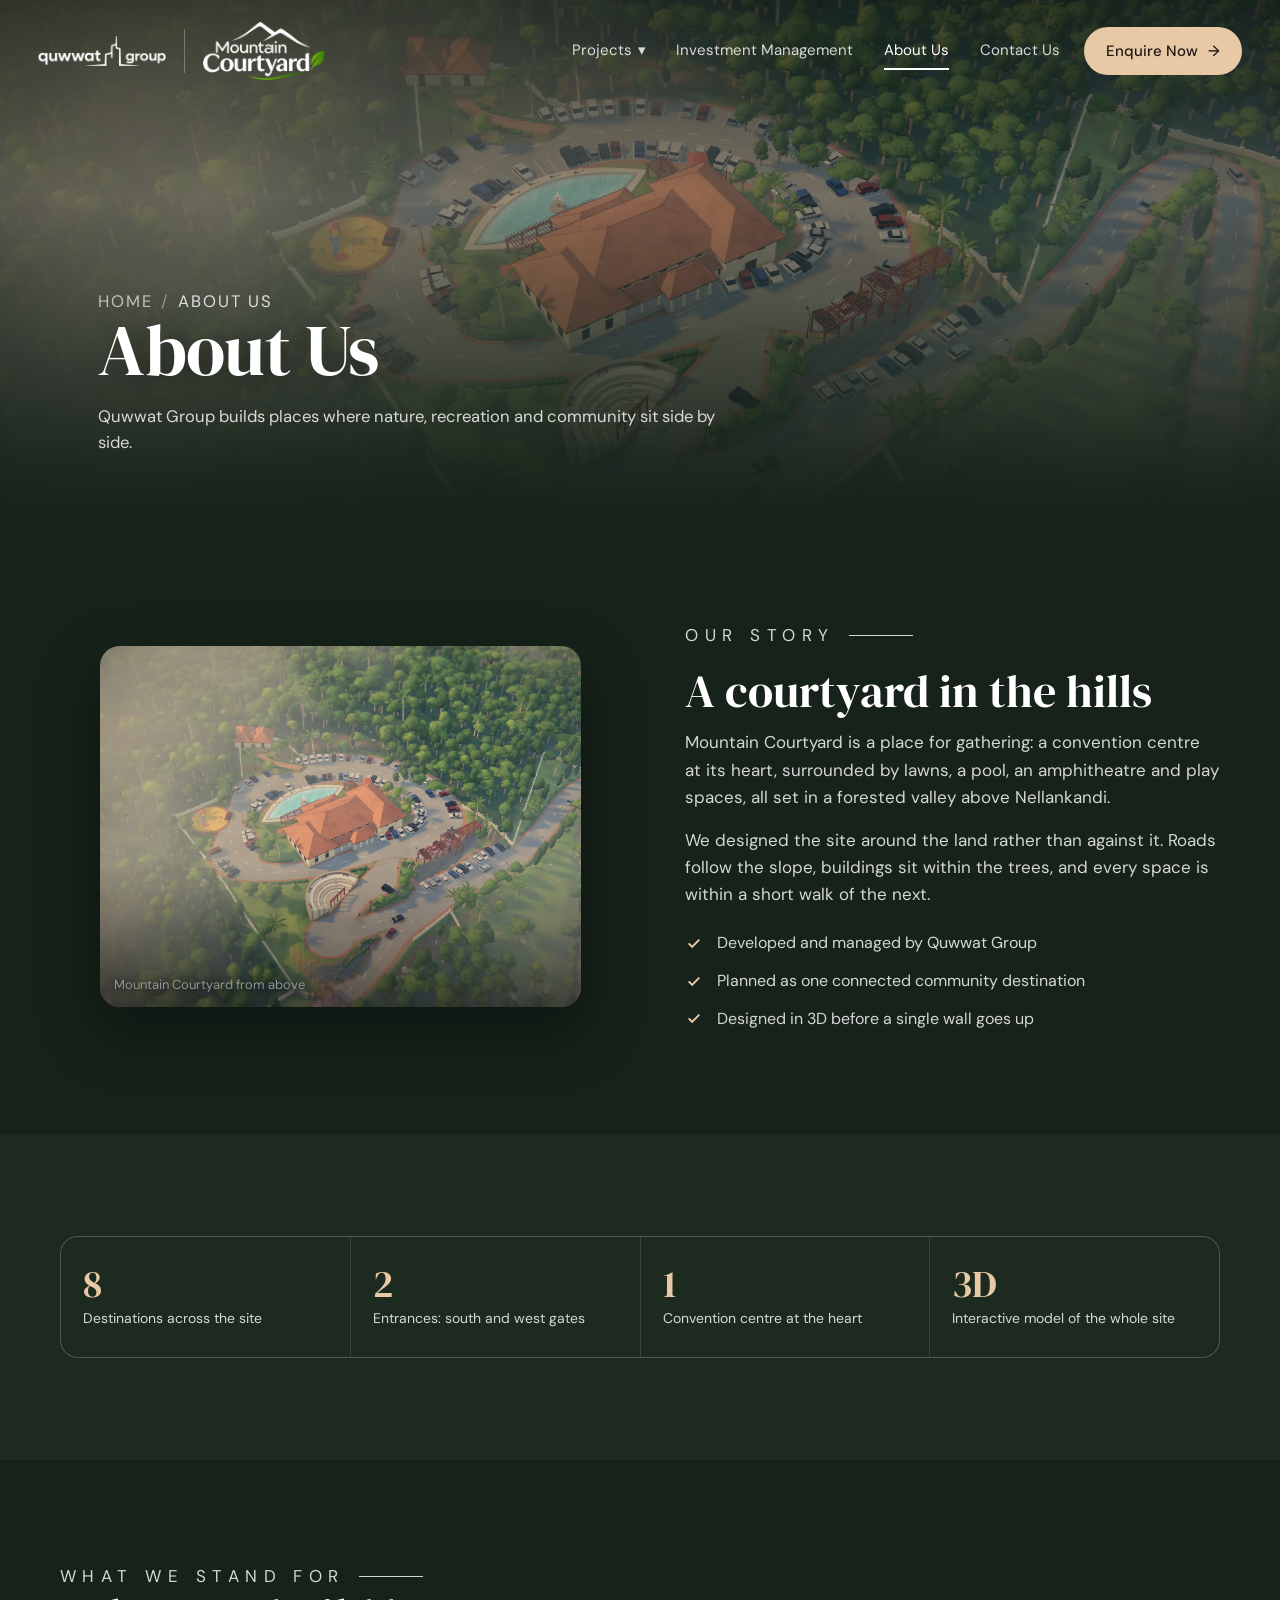
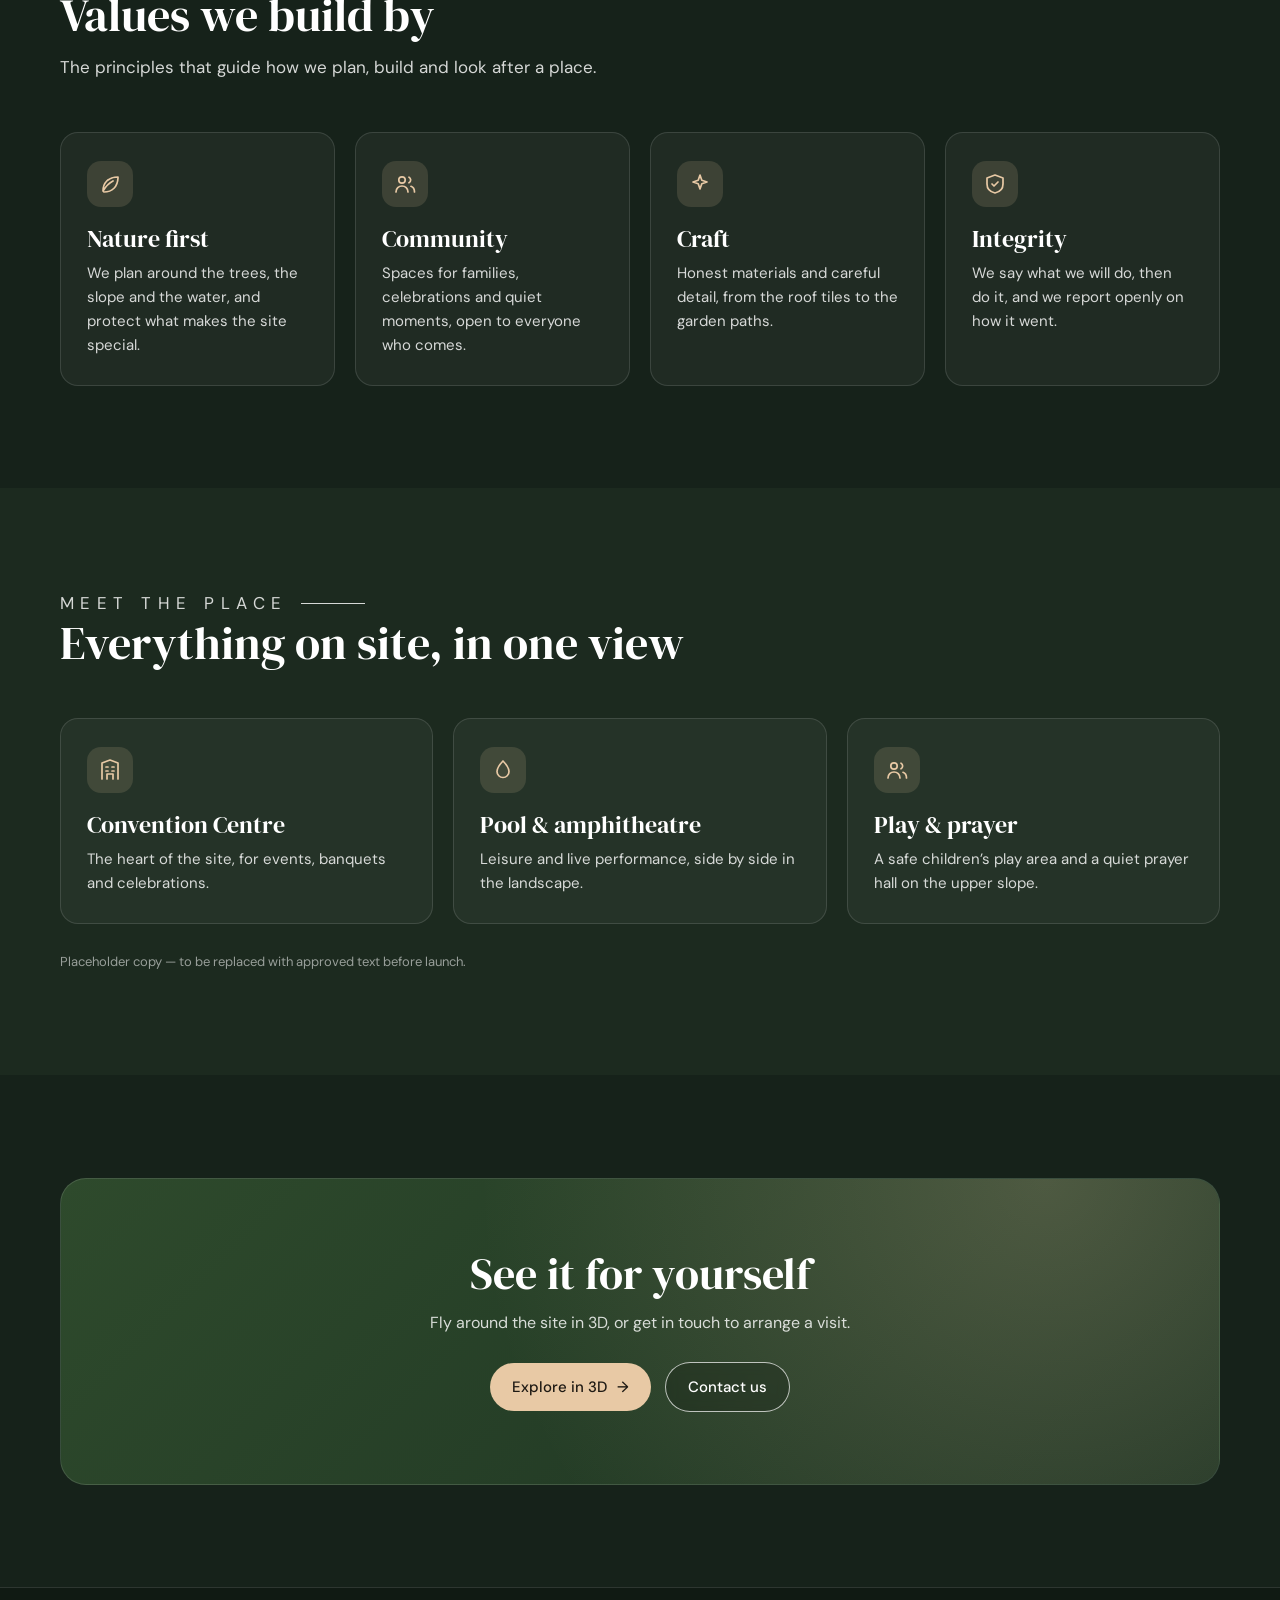
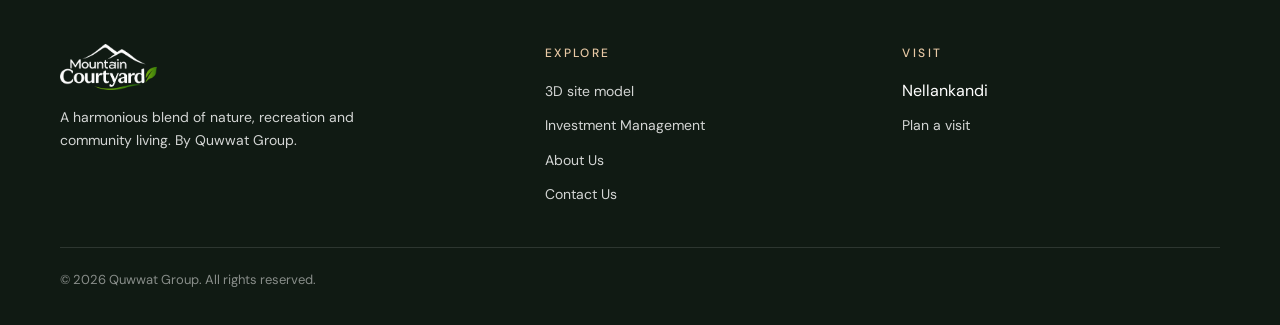
==== about.html @ 1d76ff9a "Add Investment, About and Contact pages; extend carousel; tidy hero - New pages: investment.html, ab" ====
<!doctype html>
<html lang="en">
<head>
  <meta charset="utf-8" />
  <meta name="viewport" content="width=device-width, initial-scale=1" />
  <title>About Us — Mountain Courtyard</title>
  <meta name="description" content="Quwwat Group develops Mountain Courtyard, a blend of nature, recreation and community living." />
  <link rel="preconnect" href="https://fonts.googleapis.com" />
  <link rel="preconnect" href="https://fonts.gstatic.com" crossorigin />
  <link rel="stylesheet" href="https://fonts.googleapis.com/css2?family=DM+Sans:wght@400;500;600&family=DM+Serif+Display&display=swap" />
  <link rel="stylesheet" href="./src/styles/hero.css" />
  <link rel="stylesheet" href="./src/styles/pages.css" />
  <script>document.documentElement.classList.add('js')</script>
</head>
<body>
  <a class="skip" href="#main">Skip to content</a>
  <header class="nav nav--page">
    <a class="nav__brand" href="index.html" aria-label="Quwwat Group — Mountain Courtyard">
      <img src="./public/assets/logos/quwwat_group_logo_white.webp" width="136" height="32" alt="Quwwat Group" class="nav__logo nav__logo--group" />
      <span class="nav__divider" aria-hidden="true"></span>
      <img src="./public/assets/logos/mountain_courtyard_logo_white.webp" width="135" height="64" alt="Mountain Courtyard" class="nav__logo nav__logo--project" />
    </a>
    <nav class="nav__links" id="nav-links" aria-label="Primary">
      <div class="nav__dropdown">
        <button class="nav__trigger" type="button" aria-expanded="false" aria-haspopup="true" aria-controls="nav-projects">Projects <span class="nav__caret" aria-hidden="true">▾</span></button>
        <ul class="nav__menu" id="nav-projects">
          <li><a href="index.html">Mountain Courtyard</a></li>
          <li><a href="">Goodhope Luxury Flates</a></li>
        </ul>
      </div>
      <a href="investment.html">Investment Management</a>
      <a href="about.html" class="is-active" aria-current="page">About Us</a>
      <a href="contact.html">Contact Us</a>
    </nav>
    <a href="contact.html" class="btn btn--sand nav__cta">Enquire Now <span aria-hidden="true">→</span></a>
    <button class="nav__toggle" type="button" aria-expanded="false" aria-controls="nav-links" aria-label="Open menu"><span></span><span></span><span></span></button>
  </header>

  <main id="main">
  <section class="banner">
    <img class="banner__img" src="./public/assets/images/hero-poster.webp" alt="" width="1920" height="1200" fetchpriority="high" />
    <div class="banner__inner">
      <p class="crumbs"><a href="index.html">Home</a><span aria-hidden="true">/</span>About Us</p>
      <h1>About Us</h1>
      <p>Quwwat Group builds places where nature, recreation and community sit side by side.</p>
    </div>
  </section>
  <section class="section"><div class="wrap">
    <div class="split">
      <figure class="split__media reveal"><img src="./public/assets/images/hero-poster.webp" alt="Aerial view of the convention centre, pool and amphitheatre in a forested valley" loading="lazy" /><figcaption>Mountain Courtyard from above</figcaption></figure>
      <div class="reveal">
        <p class="eyebrow">Our story</p>
        <h2>A courtyard in the hills</h2>
        <p>Mountain Courtyard is a place for gathering: a convention centre at its heart, surrounded by lawns, a pool, an amphitheatre and play spaces, all set in a forested valley above Nellankandi.</p>
        <p>We designed the site around the land rather than against it. Roads follow the slope, buildings sit within the trees, and every space is within a short walk of the next.</p>
        <ul class="ticks">
          <li>Developed and managed by Quwwat Group</li>
          <li>Planned as one connected community destination</li>
          <li>Designed in 3D before a single wall goes up</li>
        </ul>
      </div>
    </div>
  </div></section>
  <section class="section section--alt"><div class="wrap">
    <div class="stats reveal">
      <div><b>8</b><span>Destinations across the site</span></div>
      <div><b>2</b><span>Entrances: south and west gates</span></div>
      <div><b>1</b><span>Convention centre at the heart</span></div>
      <div><b>3D</b><span>Interactive model of the whole site</span></div>
    </div>
  </div></section>
  <section class="section"><div class="wrap">
    <div class="section__head reveal">
      <p class="eyebrow">What we stand for</p>
      <h2>Values we build by</h2>
      <p>The principles that guide how we plan, build and look after a place.</p>
    </div>
    <div class="grid grid--4">
      <article class="tile reveal"><span class="tile__icon" aria-hidden="true"><svg viewBox="0 0 24 24"><path d="M5 19c0-8 5-14 15-14 0 10-6 15-14 15M5 19c3-5 6-8 10-10"/></svg></span><h3>Nature first</h3><p>We plan around the trees, the slope and the water, and protect what makes the site special.</p></article>
      <article class="tile reveal"><span class="tile__icon" aria-hidden="true"><svg viewBox="0 0 24 24"><circle cx="9" cy="8" r="3.2"/><path d="M3 20c0-3.5 2.7-6 6-6s6 2.5 6 6M16 5.2a3.2 3.2 0 0 1 0 5.6M18 14.3c2 .7 3.5 2.6 3.5 5.7"/></svg></span><h3>Community</h3><p>Spaces for families, celebrations and quiet moments, open to everyone who comes.</p></article>
      <article class="tile reveal"><span class="tile__icon" aria-hidden="true"><svg viewBox="0 0 24 24"><path d="M12 3l1.8 5.2L19 10l-5.2 1.8L12 17l-1.8-5.2L5 10l5.2-1.8z"/></svg></span><h3>Craft</h3><p>Honest materials and careful detail, from the roof tiles to the garden paths.</p></article>
      <article class="tile reveal"><span class="tile__icon" aria-hidden="true"><svg viewBox="0 0 24 24"><path d="M12 3l8 3v6c0 5-3.5 8-8 9-4.5-1-8-4-8-9V6z"/><path d="m9 12 2 2 4-4"/></svg></span><h3>Integrity</h3><p>We say what we will do, then do it, and we report openly on how it went.</p></article>
    </div>
  </div></section>
  <section class="section section--alt"><div class="wrap">
    <div class="section__head reveal">
      <p class="eyebrow">Meet the place</p>
      <h2>Everything on site, in one view</h2>
      
    </div>
    <div class="grid grid--3">
      <article class="tile reveal"><span class="tile__icon" aria-hidden="true"><svg viewBox="0 0 24 24"><path d="M4 21V5l8-3 8 3v16M9 21v-5h6v5M8 9h2M14 9h2M8 13h2M14 13h2"/></svg></span><h3>Convention Centre</h3><p>The heart of the site, for events, banquets and celebrations.</p></article>
      <article class="tile reveal"><span class="tile__icon" aria-hidden="true"><svg viewBox="0 0 24 24"><path d="M12 3s6 6.2 6 10.5a6 6 0 0 1-12 0C6 9.2 12 3 12 3z"/></svg></span><h3>Pool &amp; amphitheatre</h3><p>Leisure and live performance, side by side in the landscape.</p></article>
      <article class="tile reveal"><span class="tile__icon" aria-hidden="true"><svg viewBox="0 0 24 24"><circle cx="9" cy="8" r="3.2"/><path d="M3 20c0-3.5 2.7-6 6-6s6 2.5 6 6M16 5.2a3.2 3.2 0 0 1 0 5.6M18 14.3c2 .7 3.5 2.6 3.5 5.7"/></svg></span><h3>Play &amp; prayer</h3><p>A safe children’s play area and a quiet prayer hall on the upper slope.</p></article>
    </div>
    <p class="note">Placeholder copy — to be replaced with approved text before launch.</p>
  </div></section>
  <section class="section"><div class="wrap"><div class="cta reveal">
    <h2>See it for yourself</h2>
    <p>Fly around the site in 3D, or get in touch to arrange a visit.</p>
    <a class="btn btn--sand" href="index.html">Explore in 3D <span aria-hidden="true">→</span></a>
    <a class="btn btn--ghost" href="contact.html">Contact us</a>
  </div></div></section>
  </main>
  <footer class="footer">
    <div class="footer__top">
      <div class="footer__brand">
        <img src="./public/assets/logos/mountain_courtyard_logo_white.webp" width="135" height="64" alt="Mountain Courtyard" />
        <p>A harmonious blend of nature, recreation and community living. By Quwwat Group.</p>
      </div>
      <div>
        <h4>Explore</h4>
        <ul>
          <li><a href="index.html">3D site model</a></li>
          <li><a href="investment.html">Investment Management</a></li>
          <li><a href="about.html">About Us</a></li>
          <li><a href="contact.html">Contact Us</a></li>
        </ul>
      </div>
      <div>
        <h4>Visit</h4>
        <ul>
          <li>Nellankandi</li>
          <li><a href="contact.html">Plan a visit</a></li>
        </ul>
      </div>
    </div>
    <p class="footer__bottom">© 2026 Quwwat Group. All rights reserved.</p>
  </footer>
  <script type="module" src="./src/pages/site.js"></script>
</body>
</html>
---- src/styles/hero.css ----
:root {
  --ink: #ffffff;
  --ink-soft: rgba(255, 255, 255, .82);
  --glass: rgba(14, 22, 16, .42);
  --glass-strong: rgba(14, 22, 16, .62);
  --line: rgba(255, 255, 255, .28);
  --sand: #e8c9a5;
  --sand-ink: #1f1a14;
  --font-ui: "DM Sans", system-ui, sans-serif;
  --font-display: "DM Serif Display", Georgia, serif;
  --gutter: clamp(16px, 3vw, 48px);
}
* { box-sizing: border-box; }
html, body { margin: 0; height: 100%; background: #1c2a1c; color: var(--ink); font-family: var(--font-ui); }
button { font: inherit; color: inherit; }

.hero { position: relative; height: 100vh; height: 100svh; min-height: 560px; overflow: hidden; isolation: isolate; }
.hero__stage { position: absolute; inset: 0; z-index: 0; }
.hero__stage canvas { display: block; width: 100%; height: 100%; touch-action: none; }
.hero__stage .labels { position: absolute; inset: 0; pointer-events: none; }
.hero__vignette { position: absolute; inset: 0; z-index: 1; pointer-events: none;
  background:
    linear-gradient(90deg, rgba(8, 14, 9, .55) 0%, rgba(8, 14, 9, .18) 32%, transparent 55%),
    linear-gradient(180deg, rgba(8, 14, 9, .45) 0%, transparent 18%, transparent 80%, rgba(8, 14, 9, .35) 100%); }

/* ---------- nav ---------- */
.nav { position: absolute; z-index: 3; top: 0; left: 0; right: 0; display: flex; align-items: center; gap: 24px;
  padding: 22px var(--gutter); }
.nav__brand { display: flex; align-items: center; gap: 18px; text-decoration: none; }
.nav__logo--group { height: 30px; width: auto; }
.nav__logo--project { height: 58px; width: auto; }
.nav__divider { width: 1px; height: 44px; background: var(--line); }
.nav__links { display: flex; gap: clamp(16px, 2.4vw, 40px); margin-left: auto; }
.nav__links a { color: var(--ink-soft); text-decoration: none; font-size: 15px; padding: 6px 0; border-bottom: 2px solid transparent; }
.nav__links a:hover, .nav__links a.is-active { color: var(--ink); border-color: var(--ink); }

.btn { white-space: nowrap; display: inline-flex; align-items: center; gap: 10px; border-radius: 999px; padding: 12px 22px; font-weight: 500;
  font-size: 15px; text-decoration: none; cursor: pointer; border: 0; transition: transform .2s, background .2s; }
.btn:hover { transform: translateY(-1px); }
.btn--sand { background: var(--sand); color: var(--sand-ink); }
.btn--ghost { background: rgba(0, 0, 0, .18); border: 1.5px solid rgba(255, 255, 255, .7); color: var(--ink); backdrop-filter: blur(6px); }
.btn__play { display: grid; place-items: center; width: 30px; height: 30px; border-radius: 50%; background: var(--sand); color: var(--sand-ink); font-size: 11px; }

/* ---------- hero copy ---------- */
.hero__copy { position: absolute; z-index: 2; left: var(--gutter); bottom: 34px; max-width: 460px; pointer-events: none; }
.hero__copy > * { pointer-events: auto; }
.eyebrow { display: flex; align-items: center; gap: 14px; margin: 0 0 18px; font-size: 13px; letter-spacing: .38em; text-transform: uppercase; color: var(--ink-soft); }
.eyebrow::after { content: ""; width: 64px; height: 1px; background: var(--ink-soft); }
.hero__title { margin: 0; font: 400 clamp(44px, 5.4vw, 86px)/.92 var(--font-display); letter-spacing: -.01em; text-shadow: 0 2px 24px rgba(0, 0, 0, .35); }
.hero__logo { display: block; width: auto; height: clamp(84px, 8.4vw, 140px); filter: drop-shadow(0 2px 18px rgba(0, 0, 0, .35)); }
.leaf { display: inline-block; width: .42em; height: .3em; margin-left: .06em; border-radius: 0 100% 0 100%; background: linear-gradient(135deg, #8cc63f, #3f8a1e); transform: rotate(-28deg) translateY(-.05em); }
.hero__lead { margin: 20px 0 0; font-size: clamp(16px, 1.25vw, 20px); line-height: 1.45; color: var(--ink-soft); text-shadow: 0 1px 12px rgba(0, 0, 0, .4); }

/* ---------- view switcher ---------- */
.views { position: absolute; z-index: 2; left: var(--gutter); bottom: 34px; display: flex; gap: 4px; padding: 6px;
  border-radius: 999px; background: var(--glass); border: 1px solid var(--line); backdrop-filter: blur(10px); }
.views__tab { white-space: nowrap; border: 0; background: transparent; padding: 10px 20px; border-radius: 999px; cursor: pointer; color: var(--ink-soft); font-size: 14px; }
.views__tab.is-active { background: var(--sand); color: var(--sand-ink); }

/* ---------- map controls ---------- */
.map-controls { position: absolute; z-index: 2; right: var(--gutter); top: 50%; transform: translateY(-50%); display: flex; flex-direction: column; align-items: center; gap: 12px; }
.compass { position: relative; width: 62px; height: 62px; border-radius: 50%; background: var(--glass-strong); border: 1.5px solid var(--line); margin-bottom: 18px; }
.compass span { position: absolute; top: 6px; left: 50%; transform: translateX(-50%); font-size: 11px; font-weight: 600; }
.compass i { position: absolute; left: 50%; top: 50%; width: 0; height: 0; border-left: 6px solid transparent; border-right: 6px solid transparent;
  border-bottom: 20px solid #e2463a; transform: translate(-50%, -78%); transform-origin: 50% 78%; }
.ctl-group { display: flex; flex-direction: column; border-radius: 14px; overflow: hidden; background: var(--glass-strong); border: 1px solid var(--line); }
.ctl { width: 48px; height: 48px; border: 0; border-radius: 14px; background: var(--glass-strong); cursor: pointer; font-size: 20px; display: grid; place-items: center; }
.ctl-group .ctl { border-radius: 0; background: transparent; }
.ctl:hover { background: rgba(255, 255, 255, .16); }

/* ---------- camera preset thumbnails ---------- */
.shots { position: absolute; z-index: 2; right: var(--gutter); bottom: 34px; display: flex; align-items: center; gap: 10px; padding: 14px;
  border-radius: 18px; background: var(--glass); border: 1px solid var(--line); backdrop-filter: blur(10px); }
/* nine shots, three in view: the strip scrolls (arrows, swipe or wheel) and snaps to a thumbnail */
.shots__track { display: flex; gap: 12px; max-width: calc(3 * 168px + 2 * 12px); overflow-x: auto; scroll-snap-type: x mandatory; scrollbar-width: none; padding: 2px; margin: -2px; }
.shots__track::-webkit-scrollbar { display: none; }
.shot { flex: none; scroll-snap-align: start; }
.shot { position: relative; width: 168px; height: 108px; border-radius: 10px; border: 2px solid transparent; cursor: pointer; overflow: hidden;
  background: linear-gradient(160deg, #6f9a4a, #2f4d24) center/cover; }
.shot.is-active { border-color: #fff; }
.shot span { position: absolute; left: 10px; bottom: 8px; font-size: 13px; text-shadow: 0 1px 6px rgba(0, 0, 0, .7); }
.shots__arrow { width: 34px; height: 34px; border-radius: 50%; border: 1px solid var(--line); background: rgba(0, 0, 0, .25); cursor: pointer; font-size: 18px; }

/* ---------- loader / poster ---------- */
/* The poster (a still of the 3D scene) sits where the canvas will be, under the vignette, nav and hero copy,
   so the page looks complete from the first paint. It fades out when the 3D scene is ready and stays put
   (.is-static) when 3D is unavailable or data saver is on. */
.loader { position: absolute; z-index: 0; inset: 0; background: radial-gradient(circle at 50% 45%, #2c4a2a, #121c13);
  transition: opacity .9s ease, visibility .9s; }
.loader.is-done { opacity: 0; visibility: hidden; }
.loader__poster img { position: absolute; inset: 0; width: 100%; height: 100%; object-fit: cover; }
/* The loading note sits where the preset thumbnails appear later (bottom right), clear of the hero copy. */
.loader__status { position: absolute; right: var(--gutter); bottom: 34px; display: grid; justify-items: center; gap: 12px;
  padding: 14px 22px; border-radius: 16px; background: var(--glass-strong); backdrop-filter: blur(8px); }
.loader__bar { width: 220px; height: 3px; border-radius: 3px; background: rgba(255, 255, 255, .15); overflow: hidden; }
.loader__bar i { display: block; height: 100%; width: 0; background: var(--sand); transition: width .2s; }
.loader p { margin: 0; font-size: 13px; letter-spacing: .12em; color: var(--ink-soft); text-align: center; }
.loader__action { border: 0; cursor: pointer; padding: 9px 18px; font-size: 14px; }
/* 3D controls only make sense once the scene is running */
.hero.is-loading .shots, .hero.is-loading .map-controls, .hero.is-static .shots, .hero.is-static .map-controls { visibility: hidden; }
.hero.is-static .loader__bar { display: none; }
.hero.view-2d .loader { display: none; }

/* ---------- responsive ---------- */
@media (max-width: 1100px) {
  .nav__links { display: none; }
  .nav .btn--sand { margin-left: auto; }
  .shot { width: 128px; height: 84px; }
  .shots__track { max-width: calc(3 * 128px + 2 * 12px); }
}
@media (max-width: 760px) {
  .nav { padding-top: 14px; gap: 12px; }
  .nav__logo--group { height: 20px; } .nav__logo--project { height: 38px; } .nav__divider { height: 28px; }
  .nav .btn--sand { padding: 9px 14px; font-size: 13px; }
  .hero__copy { bottom: 28px; right: var(--gutter); }
  .hero__logo { height: 50px; }
  .eyebrow { margin-bottom: 12px; }
  .hero__lead { margin-top: 12px; }
  .hero__lead br { display: none; }
  .map-controls { top: 96px; transform: none; gap: 8px; }
  .compass { width: 46px; height: 46px; margin-bottom: 6px; }
  .ctl { width: 40px; height: 40px; font-size: 17px; }
  .shots { display: none; }
  .views { left: 50%; transform: translateX(-50%); bottom: 18px; }
  .views__tab { padding: 9px 14px; font-size: 13px; }
}
@media (prefers-reduced-motion: reduce) { * { transition: none !important; } }

/* ---------- controls feedback ---------- */
.hero__stage canvas:focus-visible { outline: 2px solid var(--sand); outline-offset: -4px; }
.zoom-hint { position: absolute; left: 50%; top: 50%; transform: translate(-50%, -50%); z-index: 2; padding: 10px 18px; border-radius: 999px;
  background: rgba(10, 16, 11, .72); font-size: 14px; pointer-events: none; opacity: 0; transition: opacity .3s; }
.zoom-hint.is-visible { opacity: 1; }
.intro-skip { position: absolute; right: var(--gutter); bottom: 150px; z-index: 3; padding: 9px 18px; border: 1px solid var(--line);
  border-radius: 999px; background: var(--glass-strong); color: var(--ink); font: 500 13px var(--font-ui); letter-spacing: .08em; cursor: pointer;
  opacity: 0; visibility: hidden; transition: opacity .4s, visibility .4s; }
.intro-skip.is-visible { opacity: 1; visibility: visible; }
/* Phones: the hero copy fills the bottom of the screen, so both go under the header instead */
@media (max-width: 760px) {
  .loader__status { right: auto; bottom: auto; left: 50%; top: 104px; transform: translateX(-50%); width: max-content; max-width: calc(100% - 2 * var(--gutter)); }
  .intro-skip { right: auto; bottom: auto; left: 50%; top: 104px; transform: translateX(-50%); }
}
.compass { cursor: pointer; }
.compass i { transition: none; }
.hero:fullscreen .nav, .hero:fullscreen .hero__copy { opacity: .0; pointer-events: none; }

/* ---------- hotspot labels (CSS2D) ---------- */
.labels { z-index: 1; }
.labels--off .pin { visibility: hidden; }
.pin { display: flex; flex-direction: column; align-items: center; padding: 0; border: 0; background: none; cursor: pointer;
  pointer-events: auto; transition: opacity .25s; color: var(--ink); font: 500 13px/1 var(--font-ui); }
.pin.is-hidden { pointer-events: none; }
.pin__label { padding: 8px 13px; border-radius: 999px; background: rgba(14, 22, 16, .7); border: 1px solid rgba(255, 255, 255, .35);
  backdrop-filter: blur(8px); white-space: nowrap; box-shadow: 0 4px 16px rgba(0, 0, 0, .25); transition: background .2s, color .2s, transform .2s; }
.pin__stem { width: 1.5px; height: 26px; background: linear-gradient(rgba(255, 255, 255, .8), rgba(255, 255, 255, .2)); }
.pin__dot { width: 10px; height: 10px; border-radius: 50%; background: var(--sand); box-shadow: 0 0 0 4px rgba(232, 201, 165, .35); animation: pin-pulse 2.4s ease-in-out infinite; }
.pin:hover .pin__label, .pin:focus-visible .pin__label { background: var(--sand); color: var(--sand-ink); transform: translateY(-2px); }
.pin:focus-visible { outline: none; }
.pin:focus-visible .pin__label { outline: 2px solid #fff; outline-offset: 2px; }
@keyframes pin-pulse { 50% { box-shadow: 0 0 0 9px rgba(232, 201, 165, 0); } }

/* ---------- detail card ---------- */
.card { position: relative; width: 320px; border-radius: 16px; overflow: hidden; pointer-events: auto;
  background: rgba(250, 246, 240, .97); color: #1f2a20; box-shadow: 0 18px 50px rgba(0, 0, 0, .35);
  opacity: 0; transition: opacity .25s ease; font-family: var(--font-ui); }
.card.is-open { opacity: 1; }
.card::after { content: ""; position: absolute; left: -7px; top: 50%; width: 14px; height: 14px; background: inherit; transform: translateY(-50%) rotate(45deg); }
.card { overflow: visible; } .card__img { border-radius: 16px 16px 0 0; }
.card__img { display: block; width: 100%; height: 150px; object-fit: cover; }
.card__body { padding: 18px 20px 20px; }
.card__eyebrow { margin: 0 0 6px; font-size: 11px; letter-spacing: .22em; text-transform: uppercase; color: #7a6a52; }
.card__title { margin: 0 0 8px; font: 400 26px/1.1 var(--font-display); }
.card__text { margin: 0 0 12px; font-size: 14px; line-height: 1.5; color: #3d4a3e; }
.card__tags { display: flex; flex-wrap: wrap; gap: 6px; margin: 0 0 16px; padding: 0; list-style: none; }
.card__tags li { padding: 4px 10px; border-radius: 999px; background: #e9efe3; color: #35502c; font-size: 12px; }
.card__actions { display: flex; gap: 8px; }
.btn--sm { padding: 9px 16px; font-size: 14px; }
.card__close { position: absolute; top: 10px; right: 10px; width: 30px; height: 30px; border: 0; border-radius: 50%;
  background: rgba(0, 0, 0, .07); color: #1f2a20; font-size: 20px; line-height: 1; cursor: pointer; }
.card__close:hover { background: rgba(0, 0, 0, .14); }
.card:focus { outline: none; }

/* mobile: bottom sheet */
.card--sheet { position: absolute; z-index: 4; left: 12px; right: 12px; bottom: 12px; width: auto; margin: 0; transform: translateY(16px);
  transition: opacity .25s ease, transform .25s ease; }
.card--sheet.is-open { transform: none; }
.card--sheet::after { display: none; }
@media (max-width: 760px) { .pin__label { padding: 6px 10px; font-size: 12px; } .pin__stem { height: 16px; } }
.hero__copy, .views { transition: opacity .3s ease; }
@media (max-width: 760px) { .hero.has-selection .hero__copy, .hero.has-selection .views { opacity: 0; pointer-events: none; } }

/* ===================== Phase 7 polish ===================== */
.views__tab { display: inline-flex; align-items: center; gap: 8px; }
.views__tab svg { width: 18px; height: 18px; fill: currentColor; flex: none; }
.views__tab:focus-visible, .shot:focus-visible, .ctl:focus-visible, .btn:focus-visible, .compass:focus-visible { outline: 2px solid #fff; outline-offset: 2px; }
.shot { background-size: cover; background-position: center; transition: border-color .2s, transform .2s; }
.shot:hover { transform: translateY(-2px); }
.shot::after { content: ""; position: absolute; inset: 0; background: linear-gradient(transparent 55%, rgba(0, 0, 0, .55)); }
.shot span { z-index: 1; }

/* mobile menu */
.nav__toggle { display: none; width: 42px; height: 42px; border: 1px solid var(--line); border-radius: 50%; background: var(--glass-strong);
  cursor: pointer; flex-direction: column; justify-content: center; align-items: center; gap: 4px; }
.nav__toggle span { width: 16px; height: 1.5px; background: #fff; transition: transform .25s, opacity .25s; }
.nav.is-open .nav__toggle span:nth-child(1) { transform: translateY(5.5px) rotate(45deg); }
.nav.is-open .nav__toggle span:nth-child(2) { opacity: 0; }
.nav.is-open .nav__toggle span:nth-child(3) { transform: translateY(-5.5px) rotate(-45deg); }
@media (max-width: 1100px) {
  .nav__toggle { display: inline-flex; }
  .nav .nav__cta { margin-left: auto; }
  .nav__links { position: absolute; top: 100%; right: var(--gutter); left: auto; display: flex; flex-direction: column; gap: 2px; min-width: 220px;
    padding: 10px; border-radius: 16px; background: rgba(14, 22, 16, .9); border: 1px solid var(--line); backdrop-filter: blur(12px);
    opacity: 0; visibility: hidden; transform: translateY(-6px); transition: opacity .2s, transform .2s, visibility .2s; }
  .nav__links a { padding: 10px 12px; border: 0; border-radius: 10px; }
  .nav__links a:hover, .nav__links a.is-active { background: rgba(255, 255, 255, .1); }
  .nav.is-open .nav__links { opacity: 1; visibility: visible; transform: none; }
}

/* project dropdown */
.nav__dropdown { position: relative; }
.nav__trigger { display: inline-flex; align-items: center; gap: 6px; background: none; border: 0; border-bottom: 2px solid transparent;
  color: var(--ink-soft); font-size: 15px; padding: 6px 0; cursor: pointer; }
.nav__trigger:hover, .nav__dropdown.is-open .nav__trigger { color: var(--ink); border-color: var(--ink); }
.nav__caret { display: inline-block; transition: transform .2s; }
.nav__dropdown.is-open .nav__caret { transform: rotate(180deg); }
.nav__menu { list-style: none; margin: 10px 0 0; padding: 8px; min-width: 180px; position: absolute; top: 100%; left: 0;
  border-radius: 14px; background: rgba(14, 22, 16, .9); border: 1px solid var(--line); backdrop-filter: blur(12px);
  opacity: 0; visibility: hidden; transform: translateY(-6px); transition: opacity .2s, transform .2s, visibility .2s; }
.nav__menu::before { content: ""; position: absolute; left: 0; right: 0; top: -12px; height: 12px; } /* keeps hover alive across the gap */
.nav__dropdown.is-open .nav__menu { opacity: 1; visibility: visible; transform: none; }
.nav__links .nav__menu a { display: block; padding: 10px 14px; border: 0; border-radius: 10px; white-space: nowrap; }
.nav__links .nav__menu a:hover { background: rgba(255, 255, 255, .1); border: 0; }
@media (min-width: 1101px) and (hover: hover) {
  .nav__dropdown:hover .nav__trigger { color: var(--ink); border-color: var(--ink); }
  .nav__dropdown:hover .nav__caret { transform: rotate(180deg); }
  .nav__dropdown:hover .nav__menu { opacity: 1; visibility: visible; transform: none; }
}
@media (max-width: 1100px) {
  /* inside the mobile menu the submenu expands in place */
  .nav__trigger { width: 100%; justify-content: space-between; padding: 10px 12px; border: 0; border-radius: 10px; }
  .nav__trigger:hover, .nav__dropdown.is-open .nav__trigger { background: rgba(255, 255, 255, .1); }
  .nav__menu { display: none; position: static; margin: 2px 0 0; padding: 0 0 0 12px; min-width: 0; border: 0; border-radius: 0;
    background: none; backdrop-filter: none; opacity: 1; visibility: visible; transform: none; }
  .nav__menu::before { display: none; }
  .nav__dropdown.is-open .nav__menu { display: block; }
}

/* site images panel */
.panel { position: absolute; inset: 0; z-index: 1; display: grid; place-items: center; padding: 110px calc(var(--gutter) + 80px) 120px calc(var(--gutter) + 470px);
  background: radial-gradient(circle at 60% 50%, #2b3f2a, #101810); animation: panel-in .35s ease; }
.panel[hidden] { display: none; }
@keyframes panel-in { from { opacity: 0; } }
.panel__figure { margin: 0; max-width: 100%; max-height: 100%; display: flex; flex-direction: column; align-items: center; gap: 10px; min-height: 0; }
.panel__figure img { max-width: 100%; max-height: calc(100vh - 290px); width: auto; height: auto; border-radius: 14px; box-shadow: 0 20px 60px rgba(0, 0, 0, .45); background: #fff; object-fit: contain; }
.panel__figure figcaption { font-size: 13px; color: var(--ink-soft); }
.panel__arrow { position: absolute; top: 50%; width: 44px; height: 44px; border-radius: 50%; border: 1px solid var(--line); background: var(--glass-strong); font-size: 24px; cursor: pointer; }
.panel__arrow--prev { left: calc(var(--gutter) + 440px); } .panel__arrow--next { right: calc(var(--gutter) + 80px); }
.panel__count { position: absolute; bottom: 92px; left: 50%; margin: 0; font-size: 12px; letter-spacing: .1em; color: var(--ink-soft); }
.hero.view-2d .shots, .hero.view-2d .map-controls, .hero.view-2d .hero__vignette { display: none; }


@media (max-width: 1100px) { .panel { padding: 100px 80px 110px; } .panel__arrow--prev { left: 20px; } .panel__arrow--next { right: 20px; } }
@media (max-width: 760px) {
  .panel { padding: 88px 14px 90px; }
  .panel__figure img { max-height: calc(100svh - 230px); }
  .panel__arrow { top: auto; bottom: 86px; } .panel__count { bottom: 100px; }
  .hero.view-2d .hero__copy { display: none; }
}

/* ---------- small phones: logos + "Enquire Now" + menu button must fit in one row ----------
   At 375 px the menu button was pushed past the right edge (logos 202 px + button 126 px left no room). */
@media (max-width: 420px) {
  .nav { gap: 10px; }
  .nav__brand { gap: 10px; }
  .nav__logo--group { height: 16px; } .nav__logo--project { height: 32px; } .nav__divider { height: 24px; }
  .nav .btn--sand { padding: 8px 12px; font-size: 12px; }
  .nav .nav__cta span { display: none; } /* the arrow */
  .nav__toggle { width: 38px; height: 38px; flex: none; }
}
/* Below 360 px there is no room for the button at all: "Contact Us" stays in the menu. */
@media (max-width: 359px) { .nav .nav__cta { display: none; } .nav__toggle { margin-left: auto; } }
---- src/styles/pages.css ----
/* Content pages (Investment Management, About Us, Contact Us). Loaded after hero.css, which supplies the
   colour tokens, the header (.nav) and the buttons (.btn). */
:root {
  --bg: #16221a;
  --bg-2: #1c2a1f;
  --card: rgba(255, 255, 255, .045);
  --card-line: rgba(255, 255, 255, .12);
  --max: 1160px;
}
html { scroll-behavior: smooth; height: auto; }
body { height: auto; min-height: 100%; background: var(--bg); line-height: 1.6; }
a { color: inherit; }
img { max-width: 100%; }
.skip { position: absolute; left: 12px; top: -60px; z-index: 10; padding: 10px 16px; border-radius: 999px; background: var(--sand); color: var(--sand-ink); text-decoration: none; }
.skip:focus { top: 12px; }

/* header: fixed, turns solid once the page has scrolled */
.nav--page { position: fixed; transition: background .3s, backdrop-filter .3s, padding .3s, box-shadow .3s; }
.nav--page.is-scrolled { background: rgba(16, 26, 19, .86); backdrop-filter: blur(14px); padding-top: 12px; padding-bottom: 12px; box-shadow: 0 1px 0 var(--card-line); }
.nav--page.is-scrolled .nav__logo--project { height: 46px; }
.nav--page .nav__logo--project { transition: height .3s; }

/* ---------- page banner ---------- */
.banner { position: relative; min-height: min(62vh, 520px); display: flex; align-items: flex-end; overflow: hidden; isolation: isolate; }
.banner__img { position: absolute; inset: 0; z-index: -2; width: 100%; height: 100%; object-fit: cover; }
.banner::before { content: ""; position: absolute; inset: 0; z-index: -1;
  background: linear-gradient(180deg, rgba(10, 17, 12, .7) 0%, rgba(10, 17, 12, .35) 38%, rgba(22, 34, 26, .92) 88%, var(--bg) 100%); }
.banner__inner { width: 100%; max-width: var(--max); margin: 0 auto; padding: 150px var(--gutter) 64px; }
.banner h1 { margin: 0 0 16px; font: 400 clamp(40px, 5.6vw, 76px)/1 var(--font-display); letter-spacing: -.01em; text-shadow: 0 2px 24px rgba(0, 0, 0, .4); }
.banner p { margin: 0; max-width: 620px; font-size: clamp(16px, 1.3vw, 19px); color: var(--ink-soft); }
.crumbs { margin: 0 0 22px; font-size: 13px; letter-spacing: .12em; text-transform: uppercase; color: var(--ink-soft); }
.crumbs a { text-decoration: none; opacity: .8; } .crumbs a:hover { opacity: 1; }
.crumbs span { margin: 0 8px; opacity: .5; }

/* ---------- sections ---------- */
.section { padding: clamp(56px, 8vw, 104px) var(--gutter); }
.section--alt { background: var(--bg-2); }
.wrap { max-width: var(--max); margin: 0 auto; }
.section__head { max-width: 680px; margin: 0 0 clamp(28px, 4vw, 52px); }
.section__head--center { margin-left: auto; margin-right: auto; text-align: center; }
.section__head--center .eyebrow { justify-content: center; }
.section__head--center .eyebrow::before { content: ""; width: 64px; height: 1px; background: var(--ink-soft); }
.section h2 { margin: 0 0 14px; font: 400 clamp(30px, 3.6vw, 48px)/1.08 var(--font-display); }
.section__head p, .lede { margin: 0; color: var(--ink-soft); font-size: 17px; }
.note { margin: 28px 0 0; font-size: 13px; color: rgba(255, 255, 255, .55); }

/* split: text + media */
.split { display: grid; grid-template-columns: 1.05fr 1fr; gap: clamp(28px, 5vw, 72px); align-items: center; }
.split--flip > :first-child { order: 2; }
.split__media { position: relative; border-radius: 20px; overflow: hidden; box-shadow: 0 24px 60px rgba(0, 0, 0, .4); aspect-ratio: 4 / 3; background: #223322; }
.split__media img { width: 100%; height: 100%; object-fit: cover; display: block; }
.split__media figcaption { position: absolute; left: 14px; bottom: 12px; font-size: 13px; text-shadow: 0 1px 8px rgba(0, 0, 0, .8); }
.split__media::after { content: ""; position: absolute; inset: 0; background: linear-gradient(transparent 60%, rgba(0, 0, 0, .5)); pointer-events: none; }
.split p { color: var(--ink-soft); font-size: 17px; margin: 0 0 16px; }
.ticks { list-style: none; margin: 22px 0 0; padding: 0; display: grid; gap: 12px; }
.ticks li { position: relative; padding-left: 32px; color: var(--ink-soft); }
.ticks li::before { content: ""; position: absolute; left: 0; top: .3em; width: 18px; height: 18px; border-radius: 50%; background: var(--sand);
  -webkit-mask: url("data:image/svg+xml,%3Csvg xmlns='http://www.w3.org/2000/svg' viewBox='0 0 24 24'%3E%3Cpath d='M9.5 17.5 4 12l1.8-1.8 3.7 3.7 8.7-8.7L20 7.0z'/%3E%3C/svg%3E") center/contain no-repeat; mask: url("data:image/svg+xml,%3Csvg xmlns='http://www.w3.org/2000/svg' viewBox='0 0 24 24'%3E%3Cpath d='M9.5 17.5 4 12l1.8-1.8 3.7 3.7 8.7-8.7L20 7.0z'/%3E%3C/svg%3E") center/contain no-repeat; }

/* cards */
.grid { display: grid; gap: 20px; }
.grid--3 { grid-template-columns: repeat(3, 1fr); }
.grid--4 { grid-template-columns: repeat(4, 1fr); }
.grid--2 { grid-template-columns: repeat(2, 1fr); }
.tile { padding: 28px 26px; border-radius: 18px; background: var(--card); border: 1px solid var(--card-line); transition: transform .25s, border-color .25s, background .25s; }
.tile:hover { transform: translateY(-4px); border-color: rgba(232, 201, 165, .5); background: rgba(255, 255, 255, .07); }
.tile__icon { width: 46px; height: 46px; margin-bottom: 18px; display: grid; place-items: center; border-radius: 14px; background: rgba(232, 201, 165, .14); color: var(--sand); }
.tile__icon svg { width: 24px; height: 24px; fill: none; stroke: currentColor; stroke-width: 1.7; stroke-linecap: round; stroke-linejoin: round; }
.tile h3 { margin: 0 0 8px; font: 400 24px/1.15 var(--font-display); }
.tile p { margin: 0; color: var(--ink-soft); font-size: 15px; }

/* steps */
.steps { counter-reset: step; list-style: none; margin: 0; padding: 0; display: grid; grid-template-columns: repeat(4, 1fr); gap: 20px; }
.steps li { position: relative; counter-increment: step; padding: 26px 22px 24px; border-radius: 18px; border: 1px solid var(--card-line); background: var(--card); }
.steps li::before { content: "0" counter(step); display: block; margin-bottom: 14px; font: 400 40px/1 var(--font-display); color: var(--sand); }
.steps h3 { margin: 0 0 8px; font-size: 18px; font-weight: 500; }
.steps p { margin: 0; color: var(--ink-soft); font-size: 15px; }

/* call to action band */
.cta { position: relative; overflow: hidden; isolation: isolate; padding: clamp(44px, 6vw, 72px) clamp(24px, 5vw, 64px); border-radius: 26px; text-align: center;
  background: linear-gradient(135deg, #2e4a2c, #1d3322); border: 1px solid var(--card-line); }
.cta::before { content: ""; position: absolute; z-index: -1; inset: 0; background: radial-gradient(circle at 85% 0%, rgba(232, 201, 165, .22), transparent 55%); }
.cta h2 { margin: 0 0 12px; font: 400 clamp(28px, 3.4vw, 44px)/1.1 var(--font-display); }
.cta p { margin: 0 auto 26px; max-width: 520px; color: var(--ink-soft); }
.cta .btn + .btn { margin-left: 10px; }

/* stat strip */
.stats { display: grid; grid-template-columns: repeat(4, 1fr); gap: 1px; border-radius: 18px; overflow: hidden; background: var(--card-line); border: 1px solid var(--card-line); }
.stats div { padding: 26px 22px; background: var(--bg-2); }
.stats b { display: block; font: 400 clamp(28px, 3vw, 40px)/1.1 var(--font-display); color: var(--sand); }
.stats span { font-size: 14px; color: var(--ink-soft); }

/* FAQ */
.faq { display: grid; gap: 12px; max-width: 820px; }
.faq details { border-radius: 14px; border: 1px solid var(--card-line); background: var(--card); padding: 0 22px; }
.faq summary { cursor: pointer; padding: 18px 0; font-weight: 500; list-style: none; display: flex; justify-content: space-between; gap: 16px; }
.faq summary::-webkit-details-marker { display: none; }
.faq summary::after { content: "+"; font-size: 22px; line-height: 1; color: var(--sand); transition: transform .2s; }
.faq details[open] summary::after { transform: rotate(45deg); }
.faq details p { margin: 0 0 18px; color: var(--ink-soft); }

/* ---------- contact ---------- */
.contact { display: grid; grid-template-columns: 1.25fr 1fr; gap: clamp(24px, 4vw, 56px); align-items: start; }
.form { padding: clamp(24px, 3vw, 40px); border-radius: 22px; background: var(--card); border: 1px solid var(--card-line); display: grid; gap: 18px; }
.form__row { display: grid; grid-template-columns: 1fr 1fr; gap: 18px; }
.field { display: grid; gap: 7px; }
.field label { font-size: 13px; letter-spacing: .06em; color: var(--ink-soft); }
.field input, .field select, .field textarea { width: 100%; padding: 13px 14px; border-radius: 12px; border: 1px solid var(--line); background: rgba(8, 14, 9, .45);
  color: var(--ink); font: inherit; font-size: 15px; transition: border-color .2s, box-shadow .2s; }
.field textarea { min-height: 130px; resize: vertical; }
.field select { appearance: none; background-image: url("data:image/svg+xml,%3Csvg xmlns='http://www.w3.org/2000/svg' width='12' height='8'%3E%3Cpath d='M1 1l5 5 5-5' fill='none' stroke='%23e8c9a5' stroke-width='1.6'/%3E%3C/svg%3E"); background-repeat: no-repeat; background-position: right 14px center; padding-right: 38px; }
.field option { color: #1f2a20; }
.field input:focus, .field select:focus, .field textarea:focus { outline: none; border-color: var(--sand); box-shadow: 0 0 0 3px rgba(232, 201, 165, .25); }
.field input::placeholder, .field textarea::placeholder { color: rgba(255, 255, 255, .38); }
.field.is-invalid input, .field.is-invalid select, .field.is-invalid textarea { border-color: #e2745a; }
.field__error { min-height: 1em; font-size: 12.5px; color: #ffa58f; }
.form__foot { display: flex; align-items: center; justify-content: space-between; gap: 16px; flex-wrap: wrap; }
.form__foot small { color: rgba(255, 255, 255, .55); max-width: 320px; }
.form__status { margin: 0; padding: 12px 16px; border-radius: 12px; background: rgba(140, 198, 63, .14); border: 1px solid rgba(140, 198, 63, .4); font-size: 14px; }
.form__status[hidden] { display: none; }
.info { display: grid; gap: 16px; }
.info__item { display: flex; gap: 16px; padding: 20px 22px; border-radius: 18px; background: var(--card); border: 1px solid var(--card-line); }
.info__item .tile__icon { margin: 0; flex: none; }
.info__item h3 { margin: 0 0 4px; font-size: 16px; font-weight: 500; }
.info__item p, .info__item a { margin: 0; color: var(--ink-soft); font-size: 15px; text-decoration: none; }
.info__item a:hover { color: var(--ink); text-decoration: underline; }
.map-card { position: relative; display: block; border-radius: 18px; overflow: hidden; aspect-ratio: 16 / 10; border: 1px solid var(--card-line); text-decoration: none; }
.map-card img { width: 100%; height: 100%; object-fit: cover; display: block; transition: transform .6s; }
.map-card:hover img { transform: scale(1.04); }
.map-card span { position: absolute; left: 14px; bottom: 12px; padding: 8px 14px; border-radius: 999px; background: rgba(14, 22, 16, .75); backdrop-filter: blur(8px); font-size: 13px; }

/* ---------- footer ---------- */
.footer { padding: 56px var(--gutter) 34px; background: #101a13; border-top: 1px solid var(--card-line); }
.footer__top { max-width: var(--max); margin: 0 auto; display: grid; grid-template-columns: 1.4fr repeat(2, 1fr); gap: 40px; }
.footer__brand img { height: 46px; width: auto; display: block; margin-bottom: 16px; }
.footer__brand p { margin: 0; max-width: 340px; color: var(--ink-soft); font-size: 14px; }
.footer h4 { margin: 0 0 14px; font-size: 12px; letter-spacing: .2em; text-transform: uppercase; color: var(--sand); font-weight: 500; }
.footer ul { list-style: none; margin: 0; padding: 0; display: grid; gap: 9px; }
.footer a { color: var(--ink-soft); text-decoration: none; font-size: 14px; } .footer a:hover { color: var(--ink); text-decoration: underline; }
.footer__bottom { max-width: var(--max); margin: 40px auto 0; padding-top: 22px; border-top: 1px solid var(--card-line); font-size: 13px; color: rgba(255, 255, 255, .5); }

/* scroll reveal (only when JS has switched it on, so no-JS visitors still see everything) */
.js .reveal { opacity: 0; transform: translateY(22px); transition: opacity .7s ease, transform .7s ease; transition-delay: var(--d, 0s); }
.js .reveal.is-in { opacity: 1; transform: none; }
@media (prefers-reduced-motion: reduce) { html { scroll-behavior: auto; } .js .reveal { opacity: 1; transform: none; } }

@media (max-width: 1000px) {
  .grid--4, .steps, .stats { grid-template-columns: repeat(2, 1fr); }
  .grid--3 { grid-template-columns: 1fr 1fr; }
  .contact, .split { grid-template-columns: 1fr; }
  .split--flip > :first-child { order: 0; }
  .footer__top { grid-template-columns: 1fr 1fr; } .footer__brand { grid-column: 1 / -1; }
}
@media (max-width: 640px) {
  .grid--3, .grid--2, .grid--4, .steps, .form__row { grid-template-columns: 1fr; }
  .stats { grid-template-columns: 1fr 1fr; }
  .banner__inner { padding-top: 120px; padding-bottom: 44px; }
  .cta .btn + .btn { margin: 10px 0 0; }
  .footer__top { grid-template-columns: 1fr; }
}
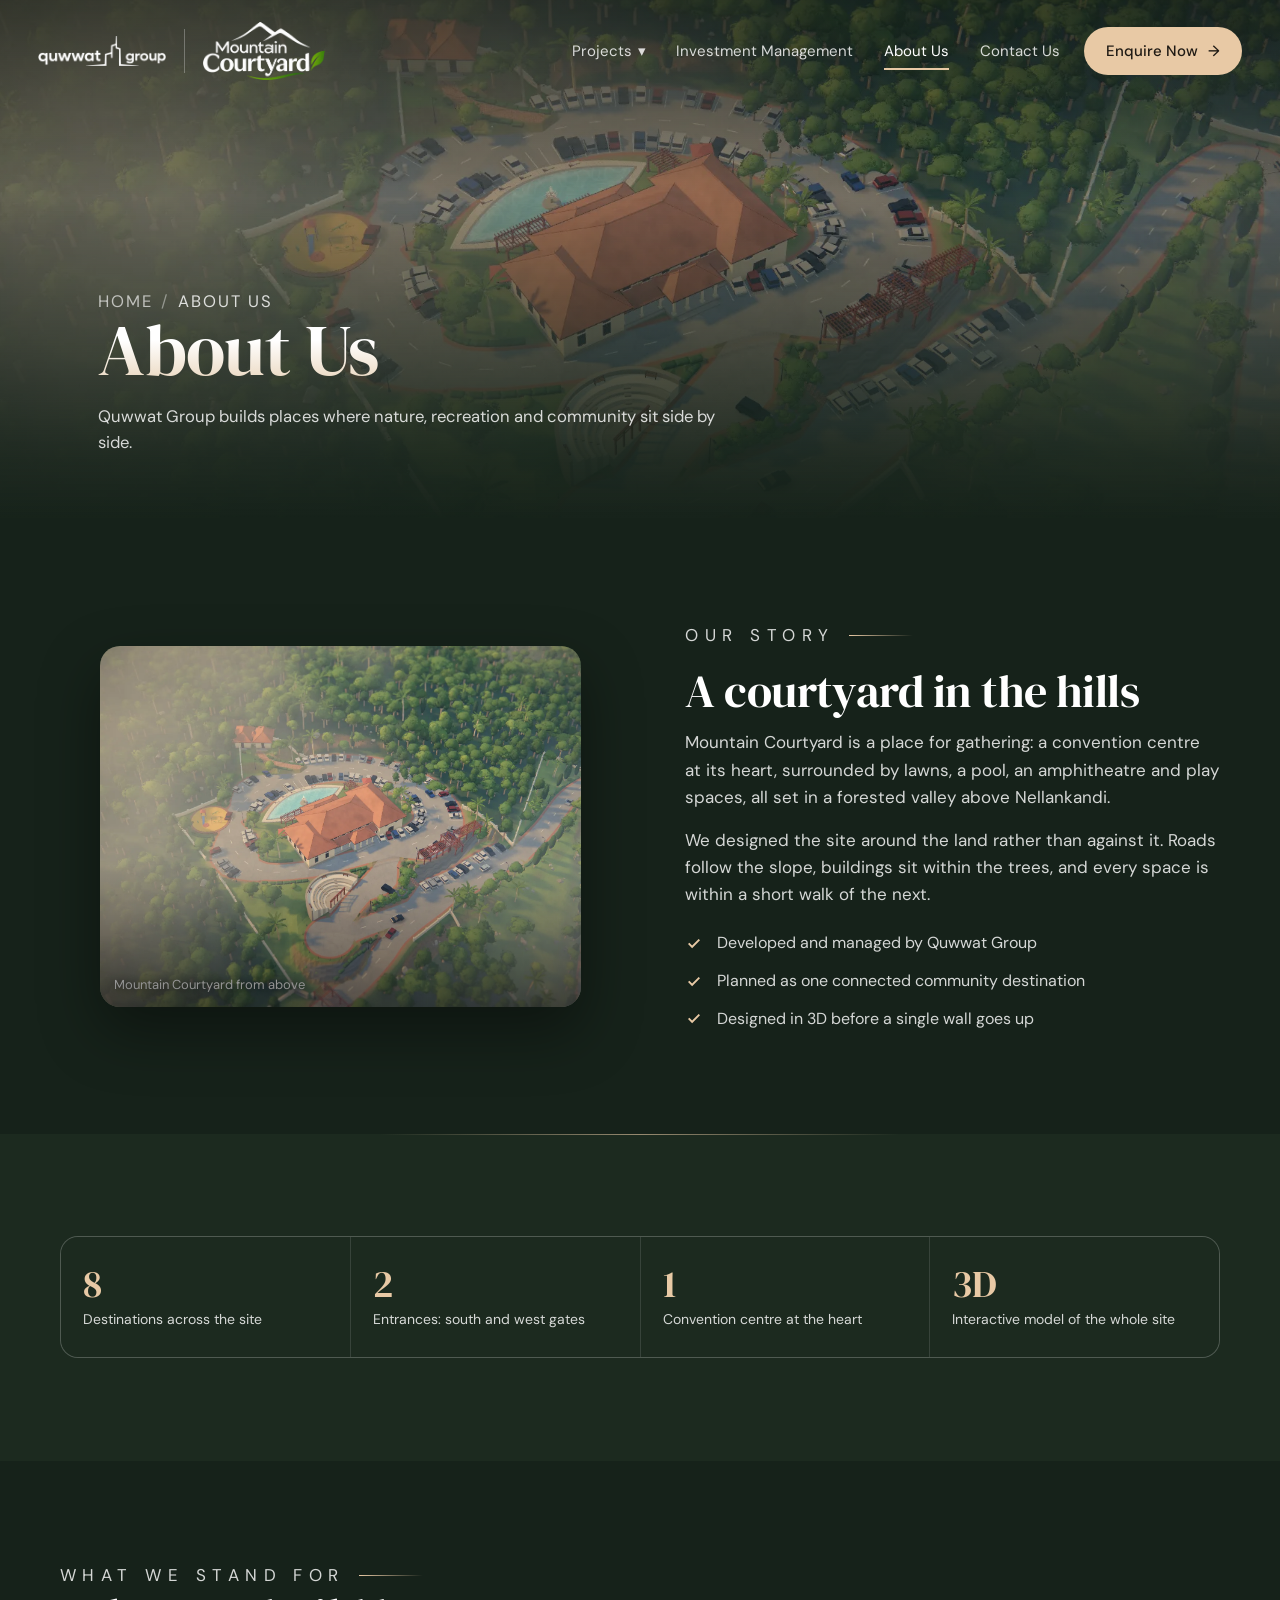
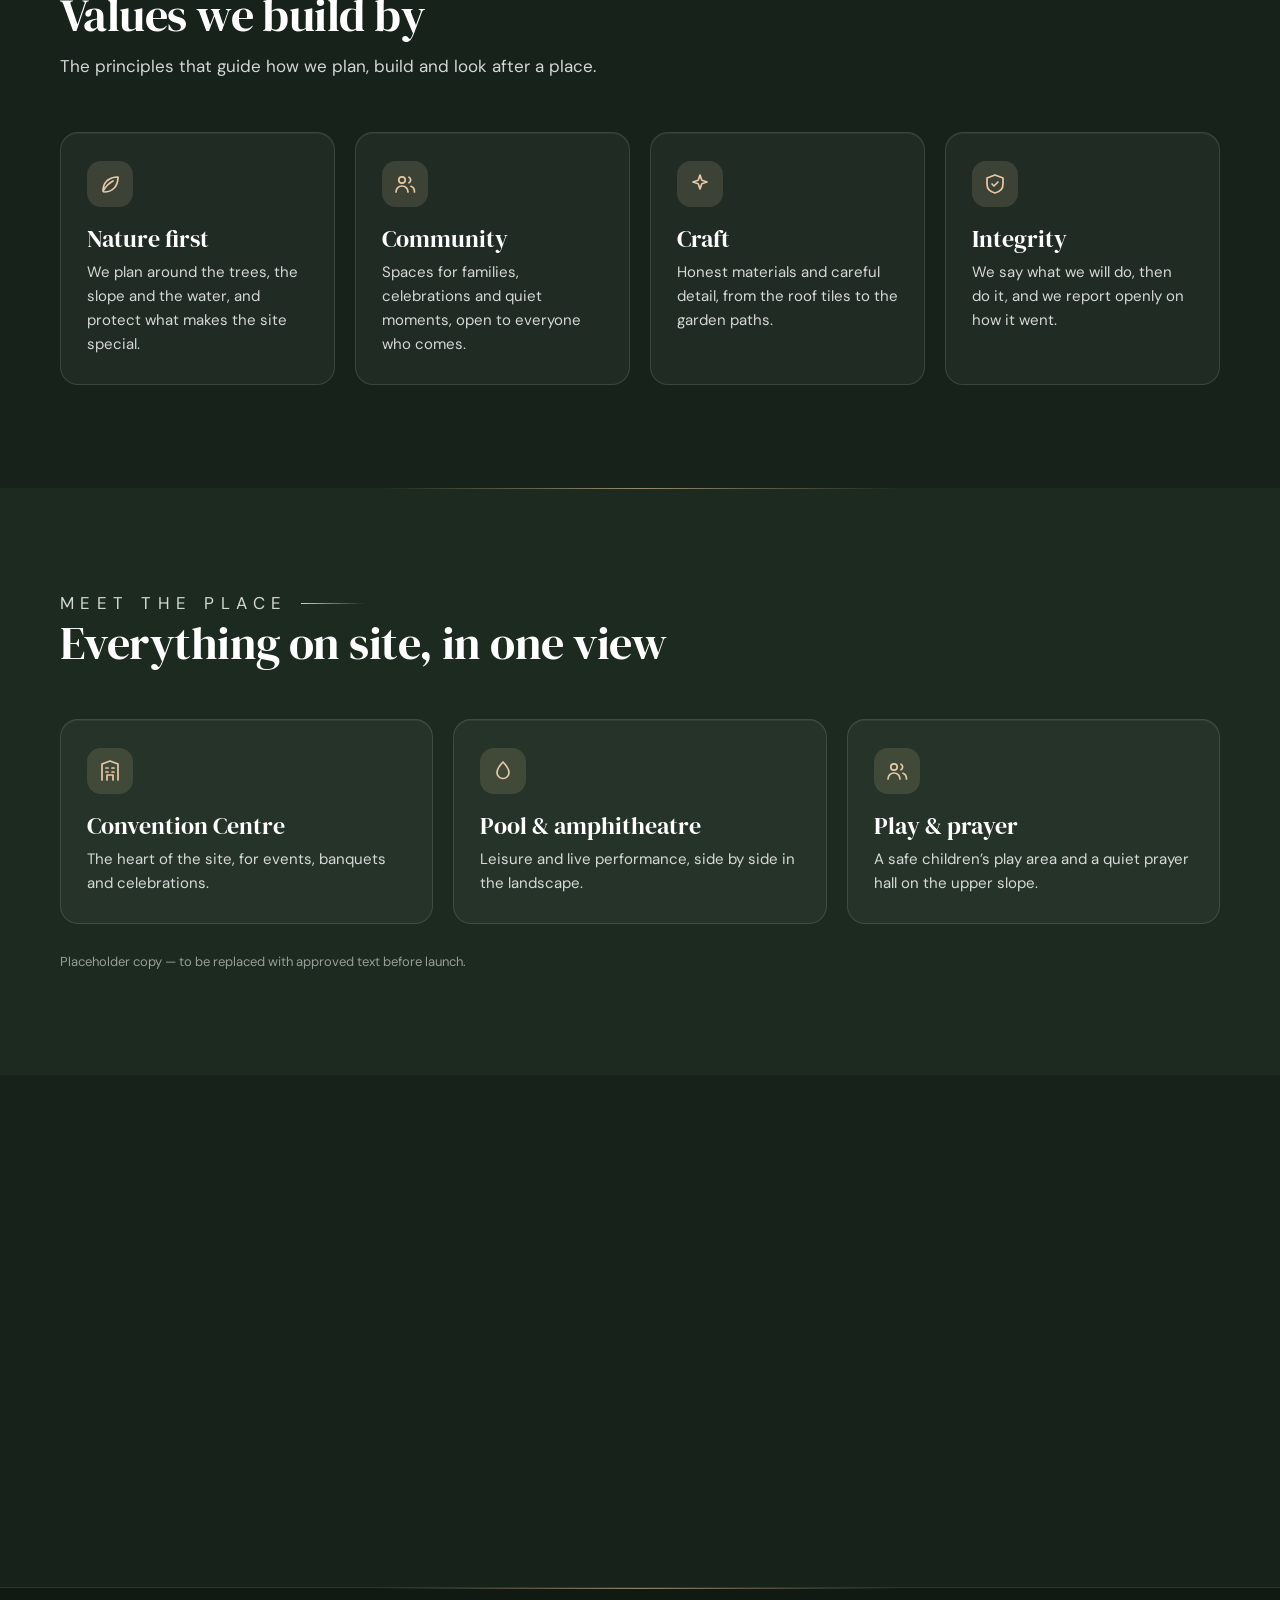
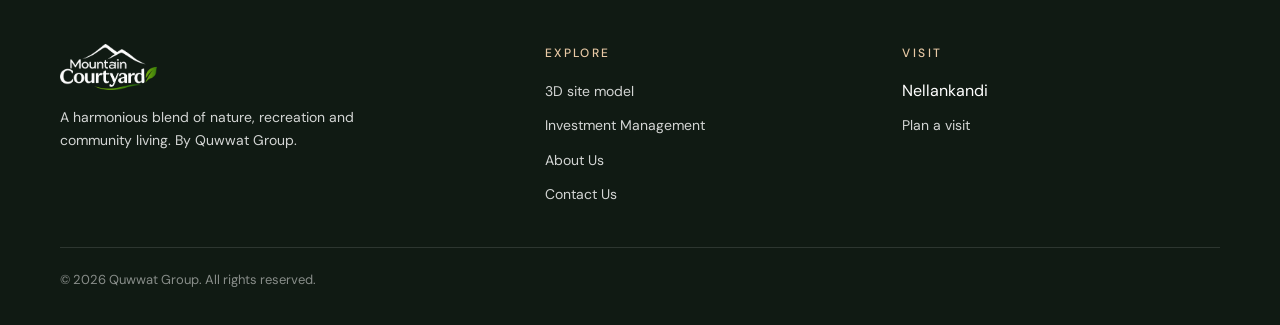
==== commit e150fd4e: "Premium polish and faster navigation - Content pages: progress line, back-to-top, banner parallax, p" ====
--- a/about.html
+++ b/about.html
@@ -7,7 +7,10 @@
   <meta name="description" content="Quwwat Group develops Mountain Courtyard, a blend of nature, recreation and community living." />
   <link rel="preconnect" href="https://fonts.googleapis.com" />
   <link rel="preconnect" href="https://fonts.gstatic.com" crossorigin />
-  <link rel="stylesheet" href="https://fonts.googleapis.com/css2?family=DM+Sans:wght@400;500;600&family=DM+Serif+Display&display=swap" />
+  <link rel="stylesheet" href="https://fonts.googleapis.com/css2?family=DM+Sans:wght@400;500;600&family=DM+Serif+Display&display=swap" media="print" onload="this.media='all'" />
+  <noscript><link rel="stylesheet" href="https://fonts.googleapis.com/css2?family=DM+Sans:wght@400;500;600&family=DM+Serif+Display&display=swap" /></noscript>
+  <link rel="preload" as="image" href="./public/assets/images/hero-poster.webp" media="(min-width: 761px)" fetchpriority="high" />
+  <link rel="modulepreload" href="./src/pages/site.js" />
   <link rel="stylesheet" href="./src/styles/hero.css" />
   <link rel="stylesheet" href="./src/styles/pages.css" />
   <script>document.documentElement.classList.add('js')</script>
@@ -38,7 +41,10 @@
 
   <main id="main">
   <section class="banner">
-    <img class="banner__img" src="./public/assets/images/hero-poster.webp" alt="" width="1920" height="1200" fetchpriority="high" />
+    <picture>
+      <source media="(max-width: 760px)" srcset="./public/assets/images/hero-poster-mobile.webp" />
+      <img class="banner__img" src="./public/assets/images/hero-poster.webp" alt="" width="1920" height="1200" fetchpriority="high" decoding="async" />
+    </picture>
     <div class="banner__inner">
       <p class="crumbs"><a href="index.html">Home</a><span aria-hidden="true">/</span>About Us</p>
       <h1>About Us</h1>
@@ -47,7 +53,7 @@
   </section>
   <section class="section"><div class="wrap">
     <div class="split">
-      <figure class="split__media reveal"><img src="./public/assets/images/hero-poster.webp" alt="Aerial view of the convention centre, pool and amphitheatre in a forested valley" loading="lazy" /><figcaption>Mountain Courtyard from above</figcaption></figure>
+      <figure class="split__media reveal"><img src="./public/assets/images/hero-poster.webp" alt="Aerial view of the convention centre, pool and amphitheatre in a forested valley" loading="lazy" decoding="async" /><figcaption>Mountain Courtyard from above</figcaption></figure>
       <div class="reveal">
         <p class="eyebrow">Our story</p>
         <h2>A courtyard in the hills</h2>
--- a/src/styles/hero.css
+++ b/src/styles/hero.css
@@ -279,3 +279,50 @@
 }
 /* Below 360 px there is no room for the button at all: "Contact Us" stays in the menu. */
 @media (max-width: 359px) { .nav .nav__cta { display: none; } .nav__toggle { margin-left: auto; } }
+
+/* ===================== Premium polish ===================== */
+:root { color-scheme: dark; --ease: cubic-bezier(.22, 1, .36, 1); }
+::selection { background: var(--sand); color: var(--sand-ink); }
+/* page changes cross-fade instead of flashing (Chrome / Edge / Safari 18; elsewhere a normal page change) */
+@view-transition { navigation: auto; }
+::view-transition-old(root), ::view-transition-new(root) { animation-duration: .35s; }
+
+/* header links: the underline draws in from the left */
+.nav__links > a, .nav__trigger { position: relative; border-bottom: 0 !important; }
+.nav__links > a::after, .nav__trigger::after { content: ""; position: absolute; left: 0; right: 0; bottom: -1px; height: 2px; background: var(--sand);
+  transform: scaleX(0); transform-origin: left; transition: transform .35s var(--ease); }
+.nav__links > a:hover::after, .nav__links > a.is-active::after, .nav__trigger:hover::after, .nav__dropdown.is-open .nav__trigger::after { transform: scaleX(1); }
+@media (max-width: 1100px) { .nav__links > a::after, .nav__trigger::after { display: none; } }
+
+/* buttons: arrow nudges, soft lift and glow */
+.btn { transition: transform .3s var(--ease), box-shadow .3s var(--ease), background .2s; }
+.btn:hover { box-shadow: 0 10px 28px rgba(232, 201, 165, .28); }
+.btn--ghost:hover { box-shadow: none; background: rgba(255, 255, 255, .14); }
+.btn span[aria-hidden] { display: inline-block; transition: transform .3s var(--ease); }
+.btn:hover span[aria-hidden] { transform: translateX(4px); }
+.btn:active { transform: translateY(0) scale(.98); }
+
+/* hero copy slides up as the page opens */
+@keyframes rise { from { opacity: 0; transform: translateY(18px); } }
+.hero__copy > * { animation: rise .9s var(--ease) both; }
+.hero__copy > :nth-child(2) { animation-delay: .12s; }
+.hero__copy > :nth-child(3) { animation-delay: .24s; }
+.nav { animation: rise .8s var(--ease) both; }
+
+/* carousel: richer glass, lit active shot, slow zoom on hover */
+.shots { box-shadow: 0 18px 50px rgba(0, 0, 0, .35), inset 0 1px 0 rgba(255, 255, 255, .12); animation: rise .9s .3s var(--ease) both; }
+.shot { background-size: 104%; transition: border-color .25s, transform .35s var(--ease), box-shadow .35s var(--ease), background-size .8s var(--ease); }
+.shot:hover { background-size: 118%; transform: translateY(-3px); }
+.shot.is-active { box-shadow: 0 0 0 1px rgba(255, 255, 255, .5), 0 10px 26px rgba(0, 0, 0, .45); transform: translateY(-2px); }
+.shot span { font-weight: 500; letter-spacing: .02em; }
+.shots__arrow { transition: background .2s, transform .2s var(--ease), border-color .2s; }
+.shots__arrow:hover { background: rgba(255, 255, 255, .18); border-color: rgba(255, 255, 255, .6); transform: scale(1.08); }
+.ctl { transition: background .2s, transform .2s var(--ease); }
+.ctl:hover { transform: scale(1.05); }
+.ctl-group .ctl:hover { transform: none; }
+.pin__label, .card { will-change: transform; }
+
+@media (prefers-reduced-motion: reduce) {
+  .hero__copy > *, .nav, .shots { animation: none !important; }
+  ::view-transition-group(*), ::view-transition-old(*), ::view-transition-new(*) { animation: none !important; }
+}
--- a/src/styles/pages.css
+++ b/src/styles/pages.css
@@ -158,3 +158,55 @@
   .cta .btn + .btn { margin: 10px 0 0; }
   .footer__top { grid-template-columns: 1fr; }
 }
+
+/* ===================== Premium polish ===================== */
+/* reading progress + back to top */
+.progress { position: fixed; z-index: 20; top: 0; left: 0; right: 0; height: 3px; transform: scaleX(0); transform-origin: left;
+  background: linear-gradient(90deg, #8cc63f, var(--sand)); pointer-events: none; }
+.to-top { position: fixed; z-index: 15; right: var(--gutter); bottom: 24px; width: 48px; height: 48px; display: grid; place-items: center; border-radius: 50%;
+  border: 1px solid var(--line); background: var(--glass-strong); backdrop-filter: blur(10px); cursor: pointer; opacity: 0; visibility: hidden; transform: translateY(12px);
+  transition: opacity .3s, transform .3s var(--ease), visibility .3s, background .2s; }
+.to-top.is-shown { opacity: 1; visibility: visible; transform: none; }
+.to-top:hover { background: var(--sand); color: var(--sand-ink); }
+.to-top svg { width: 22px; height: 22px; fill: none; stroke: currentColor; stroke-width: 2; stroke-linecap: round; stroke-linejoin: round; }
+.to-top:focus-visible { outline: 2px solid #fff; outline-offset: 3px; }
+
+/* banner: image drifts slower than the page, text rises in */
+.banner__img { transform: scale(1.08); will-change: transform; animation: fade-in 1.4s ease both; }
+@keyframes fade-in { from { opacity: 0; } }
+.banner__inner > * { animation: rise .9s var(--ease) both; }
+.banner__inner > :nth-child(1) { animation-delay: .05s; } .banner__inner > :nth-child(2) { animation-delay: .15s; } .banner__inner > :nth-child(3) { animation-delay: .27s; }
+.banner h1 { background: linear-gradient(180deg, #fff 35%, #e8d3b8); -webkit-background-clip: text; background-clip: text; color: transparent; text-shadow: none; }
+
+/* sections: hairline gold dividers, smoother skipped rendering for the long pages */
+.section { content-visibility: auto; contain-intrinsic-size: auto 640px; position: relative; }
+.section--alt::before, .footer::before { content: ""; position: absolute; left: 50%; top: 0; width: min(520px, 60%); height: 1px; transform: translateX(-50%);
+  background: linear-gradient(90deg, transparent, rgba(232, 201, 165, .6), transparent); }
+.footer { position: relative; }
+.section h2 { letter-spacing: -.012em; text-wrap: balance; }
+.lede, .section__head p, .split p { text-wrap: pretty; }
+.eyebrow { color: var(--sand); }
+.eyebrow::after { background: linear-gradient(90deg, var(--sand), transparent); }
+
+/* tiles: light follows the pointer, a gold edge appears */
+.tile, .info__item, .steps li { position: relative; overflow: hidden; isolation: isolate; }
+.tile::before, .info__item::before, .steps li::after { content: ""; position: absolute; inset: 0; z-index: -1; opacity: 0; transition: opacity .35s;
+  background: radial-gradient(260px circle at var(--mx, 50%) var(--my, 0%), rgba(232, 201, 165, .16), transparent 70%); pointer-events: none; }
+.tile:hover::before, .info__item:hover::before, .steps li:hover::after { opacity: 1; }
+.tile { box-shadow: 0 1px 0 rgba(255, 255, 255, .06) inset; transition: transform .4s var(--ease), border-color .3s, background .3s, box-shadow .4s var(--ease); }
+.tile:hover { box-shadow: 0 18px 40px rgba(0, 0, 0, .3), 0 1px 0 rgba(255, 255, 255, .08) inset; }
+.tile__icon { transition: transform .4s var(--ease), background .3s; }
+.tile:hover .tile__icon { transform: scale(1.08) rotate(-4deg); background: rgba(232, 201, 165, .24); }
+.steps li { transition: transform .4s var(--ease), border-color .3s; } .steps li:hover { transform: translateY(-4px); border-color: rgba(232, 201, 165, .5); }
+.split__media img { transition: transform 1.2s var(--ease); } .split__media:hover img { transform: scale(1.05); }
+.stats div { transition: background .3s; } .stats div:hover { background: #22342a; }
+.cta { box-shadow: 0 30px 70px rgba(0, 0, 0, .35); }
+.faq details { transition: border-color .3s, background .3s; } .faq details[open] { border-color: rgba(232, 201, 165, .45); background: rgba(255, 255, 255, .07); }
+.form { box-shadow: 0 30px 70px rgba(0, 0, 0, .3); backdrop-filter: blur(6px); }
+html { scrollbar-color: #3b5a3a var(--bg); scrollbar-width: thin; }
+.nav--page.is-scrolled { background: rgba(14, 22, 16, .78); backdrop-filter: blur(18px) saturate(1.4); }
+
+@media (prefers-reduced-motion: reduce) {
+  .banner__img, .banner__inner > * { animation: none !important; transform: none; }
+  .tile, .steps li, .tile__icon, .split__media img { transition: none !important; }
+}
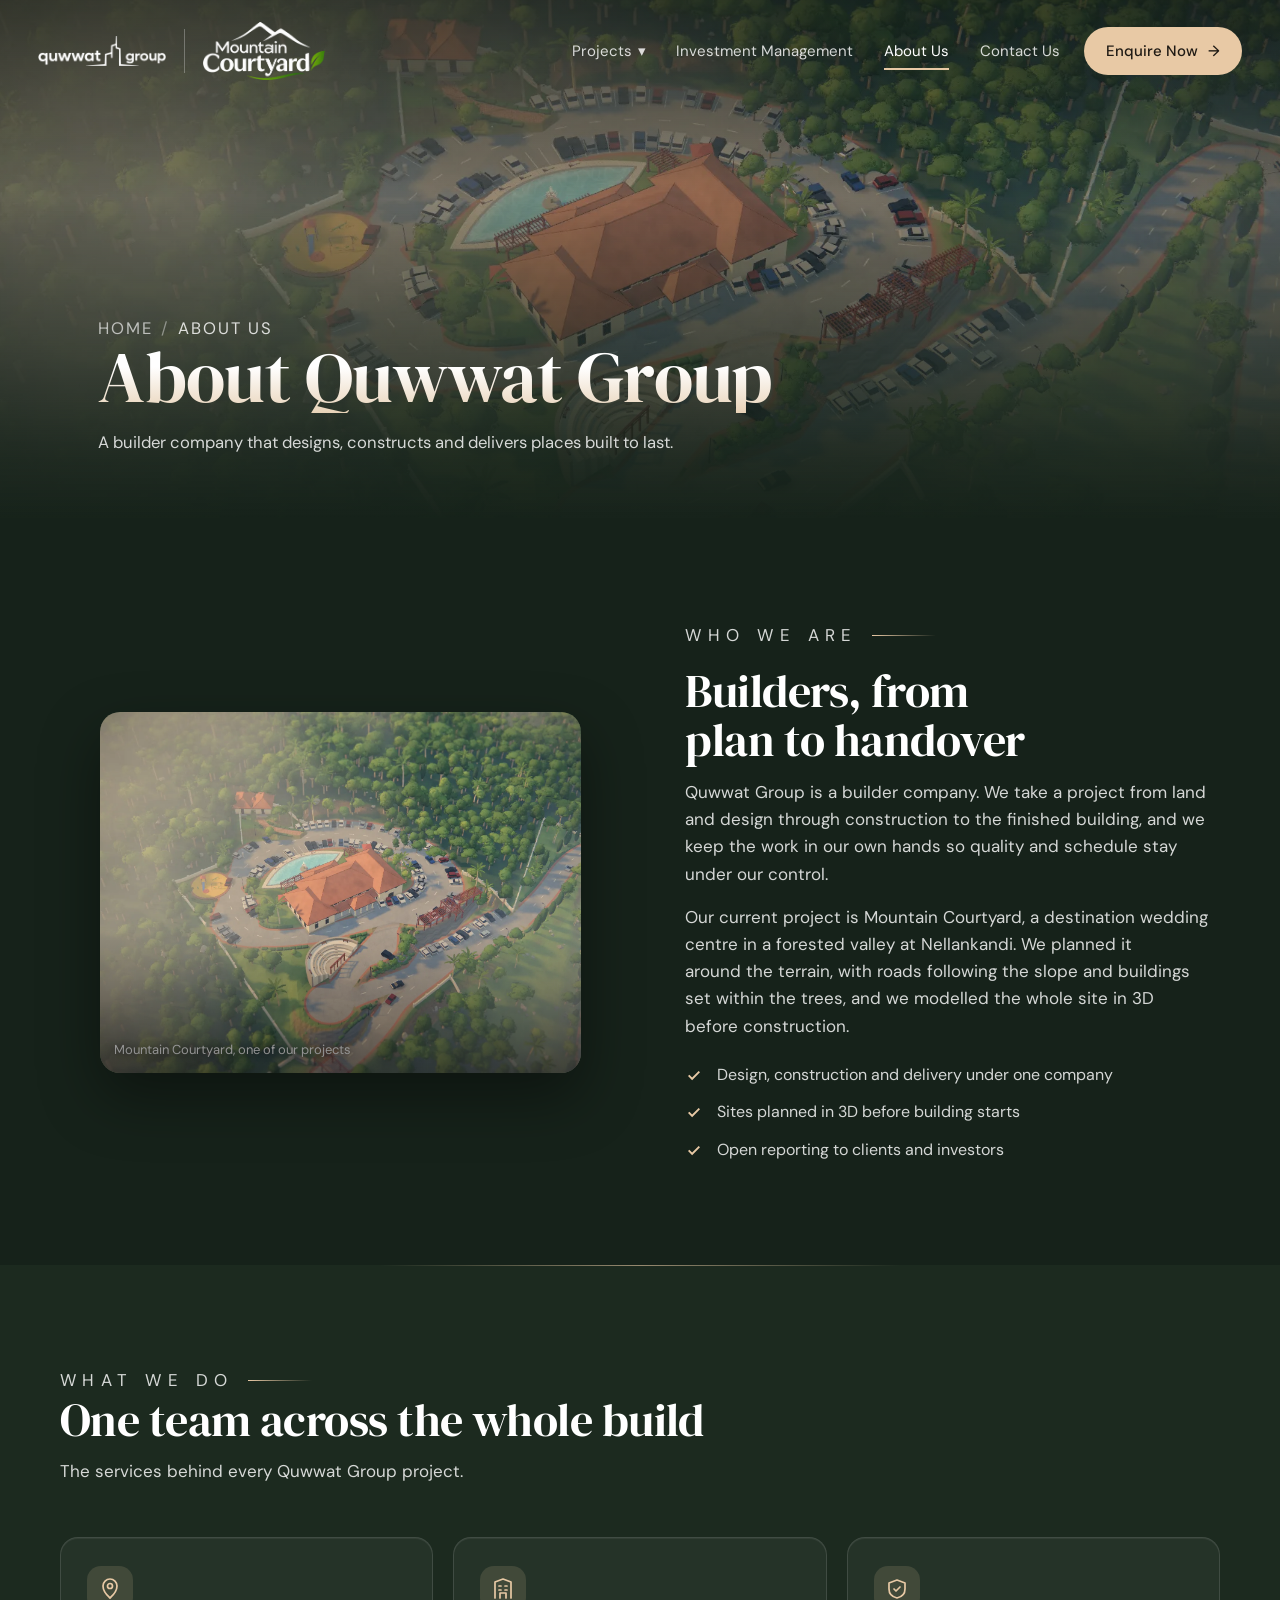
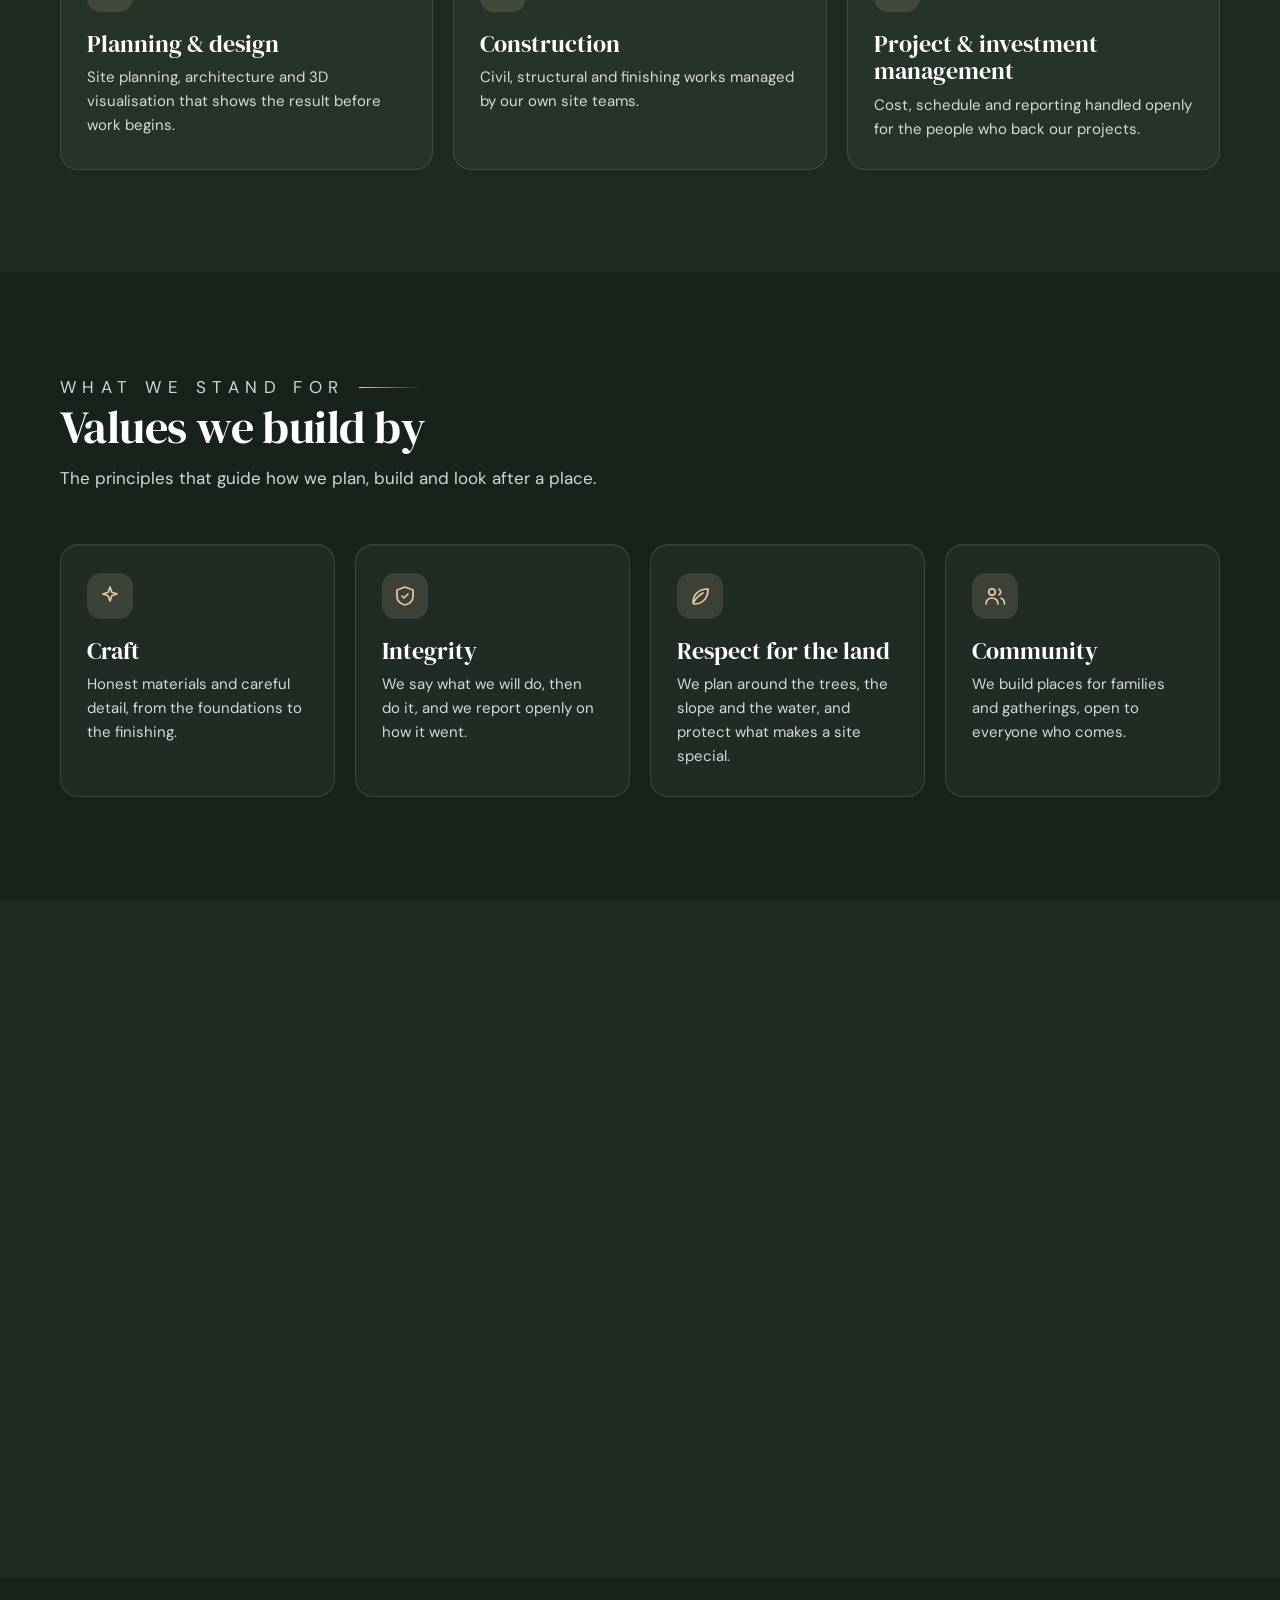
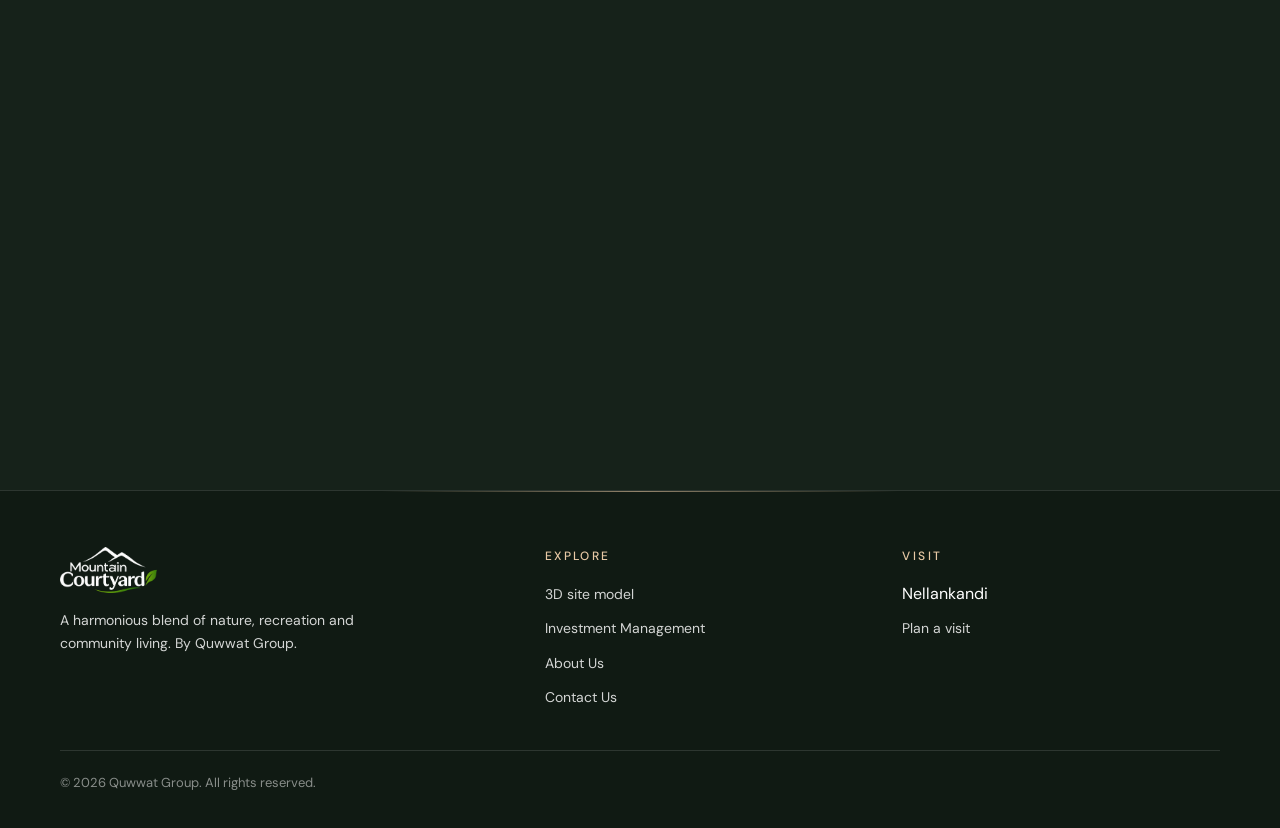
==== commit 76ee5e5c: "Content focus to Quwwat Group" ====
--- a/about.html
+++ b/about.html
@@ -3,8 +3,8 @@
 <head>
   <meta charset="utf-8" />
   <meta name="viewport" content="width=device-width, initial-scale=1" />
-  <title>About Us — Mountain Courtyard</title>
-  <meta name="description" content="Quwwat Group develops Mountain Courtyard, a blend of nature, recreation and community living." />
+  <title>About Us — Quwwat Group</title>
+  <meta name="description" content="Quwwat Group is a builder company that designs, constructs and delivers places built to last." />
   <link rel="preconnect" href="https://fonts.googleapis.com" />
   <link rel="preconnect" href="https://fonts.gstatic.com" crossorigin />
   <link rel="stylesheet" href="https://fonts.googleapis.com/css2?family=DM+Sans:wght@400;500;600&family=DM+Serif+Display&display=swap" media="print" onload="this.media='all'" />
@@ -47,32 +47,36 @@
     </picture>
     <div class="banner__inner">
       <p class="crumbs"><a href="index.html">Home</a><span aria-hidden="true">/</span>About Us</p>
-      <h1>About Us</h1>
-      <p>Quwwat Group builds places where nature, recreation and community sit side by side.</p>
+      <h1>About Quwwat Group</h1>
+      <p>A builder company that designs, constructs and delivers places built to last.</p>
     </div>
   </section>
   <section class="section"><div class="wrap">
     <div class="split">
-      <figure class="split__media reveal"><img src="./public/assets/images/hero-poster.webp" alt="Aerial view of the convention centre, pool and amphitheatre in a forested valley" loading="lazy" decoding="async" /><figcaption>Mountain Courtyard from above</figcaption></figure>
+      <figure class="split__media reveal"><img src="./public/assets/images/hero-poster.webp" alt="Aerial view of Mountain Courtyard, a Quwwat Group project" loading="lazy" decoding="async" /><figcaption>Mountain Courtyard, one of our projects</figcaption></figure>
       <div class="reveal">
-        <p class="eyebrow">Our story</p>
-        <h2>A courtyard in the hills</h2>
-        <p>Mountain Courtyard is a place for gathering: a convention centre at its heart, surrounded by lawns, a pool, an amphitheatre and play spaces, all set in a forested valley above Nellankandi.</p>
-        <p>We designed the site around the land rather than against it. Roads follow the slope, buildings sit within the trees, and every space is within a short walk of the next.</p>
+        <p class="eyebrow">Who we are</p>
+        <h2>Builders, from plan to handover</h2>
+        <p>Quwwat Group is a builder company. We take a project from land and design through construction to the finished building, and we keep the work in our own hands so quality and schedule stay under our control.</p>
+        <p>Our current project is Mountain Courtyard, a destination wedding centre in a forested valley at Nellankandi. We planned it around the terrain, with roads following the slope and buildings set within the trees, and we modelled the whole site in 3D before construction.</p>
         <ul class="ticks">
-          <li>Developed and managed by Quwwat Group</li>
-          <li>Planned as one connected community destination</li>
-          <li>Designed in 3D before a single wall goes up</li>
+          <li>Design, construction and delivery under one company</li>
+          <li>Sites planned in 3D before building starts</li>
+          <li>Open reporting to clients and investors</li>
         </ul>
       </div>
     </div>
   </div></section>
   <section class="section section--alt"><div class="wrap">
-    <div class="stats reveal">
-      <div><b>8</b><span>Destinations across the site</span></div>
-      <div><b>2</b><span>Entrances: south and west gates</span></div>
-      <div><b>1</b><span>Convention centre at the heart</span></div>
-      <div><b>3D</b><span>Interactive model of the whole site</span></div>
+    <div class="section__head reveal">
+      <p class="eyebrow">What we do</p>
+      <h2>One team across the whole build</h2>
+      <p>The services behind every Quwwat Group project.</p>
+    </div>
+    <div class="grid grid--3">
+      <article class="tile reveal"><span class="tile__icon" aria-hidden="true"><svg viewBox="0 0 24 24"><path d="M12 21s7-6.2 7-12a7 7 0 0 0-14 0c0 5.8 7 12 7 12z"/><circle cx="12" cy="9" r="2.5"/></svg></span><h3>Planning &amp; design</h3><p>Site planning, architecture and 3D visualisation that shows the result before work begins.</p></article>
+      <article class="tile reveal"><span class="tile__icon" aria-hidden="true"><svg viewBox="0 0 24 24"><path d="M4 21V5l8-3 8 3v16M9 21v-5h6v5M8 9h2M14 9h2M8 13h2M14 13h2"/></svg></span><h3>Construction</h3><p>Civil, structural and finishing works managed by our own site teams.</p></article>
+      <article class="tile reveal"><span class="tile__icon" aria-hidden="true"><svg viewBox="0 0 24 24"><path d="M12 3l8 3v6c0 5-3.5 8-8 9-4.5-1-8-4-8-9V6z"/><path d="m9 12 2 2 4-4"/></svg></span><h3>Project &amp; investment management</h3><p>Cost, schedule and reporting handled openly for the people who back our projects.</p></article>
     </div>
   </div></section>
   <section class="section"><div class="wrap">
@@ -82,30 +86,30 @@
       <p>The principles that guide how we plan, build and look after a place.</p>
     </div>
     <div class="grid grid--4">
-      <article class="tile reveal"><span class="tile__icon" aria-hidden="true"><svg viewBox="0 0 24 24"><path d="M5 19c0-8 5-14 15-14 0 10-6 15-14 15M5 19c3-5 6-8 10-10"/></svg></span><h3>Nature first</h3><p>We plan around the trees, the slope and the water, and protect what makes the site special.</p></article>
-      <article class="tile reveal"><span class="tile__icon" aria-hidden="true"><svg viewBox="0 0 24 24"><circle cx="9" cy="8" r="3.2"/><path d="M3 20c0-3.5 2.7-6 6-6s6 2.5 6 6M16 5.2a3.2 3.2 0 0 1 0 5.6M18 14.3c2 .7 3.5 2.6 3.5 5.7"/></svg></span><h3>Community</h3><p>Spaces for families, celebrations and quiet moments, open to everyone who comes.</p></article>
-      <article class="tile reveal"><span class="tile__icon" aria-hidden="true"><svg viewBox="0 0 24 24"><path d="M12 3l1.8 5.2L19 10l-5.2 1.8L12 17l-1.8-5.2L5 10l5.2-1.8z"/></svg></span><h3>Craft</h3><p>Honest materials and careful detail, from the roof tiles to the garden paths.</p></article>
+      <article class="tile reveal"><span class="tile__icon" aria-hidden="true"><svg viewBox="0 0 24 24"><path d="M12 3l1.8 5.2L19 10l-5.2 1.8L12 17l-1.8-5.2L5 10l5.2-1.8z"/></svg></span><h3>Craft</h3><p>Honest materials and careful detail, from the foundations to the finishing.</p></article>
       <article class="tile reveal"><span class="tile__icon" aria-hidden="true"><svg viewBox="0 0 24 24"><path d="M12 3l8 3v6c0 5-3.5 8-8 9-4.5-1-8-4-8-9V6z"/><path d="m9 12 2 2 4-4"/></svg></span><h3>Integrity</h3><p>We say what we will do, then do it, and we report openly on how it went.</p></article>
+      <article class="tile reveal"><span class="tile__icon" aria-hidden="true"><svg viewBox="0 0 24 24"><path d="M5 19c0-8 5-14 15-14 0 10-6 15-14 15M5 19c3-5 6-8 10-10"/></svg></span><h3>Respect for the land</h3><p>We plan around the trees, the slope and the water, and protect what makes a site special.</p></article>
+      <article class="tile reveal"><span class="tile__icon" aria-hidden="true"><svg viewBox="0 0 24 24"><circle cx="9" cy="8" r="3.2"/><path d="M3 20c0-3.5 2.7-6 6-6s6 2.5 6 6M16 5.2a3.2 3.2 0 0 1 0 5.6M18 14.3c2 .7 3.5 2.6 3.5 5.7"/></svg></span><h3>Community</h3><p>We build places for families and gatherings, open to everyone who comes.</p></article>
     </div>
   </div></section>
   <section class="section section--alt"><div class="wrap">
     <div class="section__head reveal">
-      <p class="eyebrow">Meet the place</p>
-      <h2>Everything on site, in one view</h2>
-      
+      <p class="eyebrow">Our work</p>
+      <h2>Current project: Mountain Courtyard</h2>
+      <p>A destination wedding centre with everything on one site.</p>
     </div>
     <div class="grid grid--3">
-      <article class="tile reveal"><span class="tile__icon" aria-hidden="true"><svg viewBox="0 0 24 24"><path d="M4 21V5l8-3 8 3v16M9 21v-5h6v5M8 9h2M14 9h2M8 13h2M14 13h2"/></svg></span><h3>Convention Centre</h3><p>The heart of the site, for events, banquets and celebrations.</p></article>
+      <article class="tile reveal"><span class="tile__icon" aria-hidden="true"><svg viewBox="0 0 24 24"><path d="M4 21V5l8-3 8 3v16M9 21v-5h6v5M8 9h2M14 9h2M8 13h2M14 13h2"/></svg></span><h3>Convention Centre</h3><p>The heart of the site, for weddings, banquets and celebrations.</p></article>
       <article class="tile reveal"><span class="tile__icon" aria-hidden="true"><svg viewBox="0 0 24 24"><path d="M12 3s6 6.2 6 10.5a6 6 0 0 1-12 0C6 9.2 12 3 12 3z"/></svg></span><h3>Pool &amp; amphitheatre</h3><p>Leisure and live performance, side by side in the landscape.</p></article>
-      <article class="tile reveal"><span class="tile__icon" aria-hidden="true"><svg viewBox="0 0 24 24"><circle cx="9" cy="8" r="3.2"/><path d="M3 20c0-3.5 2.7-6 6-6s6 2.5 6 6M16 5.2a3.2 3.2 0 0 1 0 5.6M18 14.3c2 .7 3.5 2.6 3.5 5.7"/></svg></span><h3>Play &amp; prayer</h3><p>A safe children’s play area and a quiet prayer hall on the upper slope.</p></article>
+      <article class="tile reveal"><span class="tile__icon" aria-hidden="true"><svg viewBox="0 0 24 24"><circle cx="9" cy="8" r="3.2"/><path d="M3 20c0-3.5 2.7-6 6-6s6 2.5 6 6M16 5.2a3.2 3.2 0 0 1 0 5.6M18 14.3c2 .7 3.5 2.6 3.5 5.7"/></svg></span><h3>Play &amp; prayer</h3><p>A children’s play area and a quiet prayer hall on the upper slope.</p></article>
     </div>
     <p class="note">Placeholder copy — to be replaced with approved text before launch.</p>
   </div></section>
   <section class="section"><div class="wrap"><div class="cta reveal">
-    <h2>See it for yourself</h2>
-    <p>Fly around the site in 3D, or get in touch to arrange a visit.</p>
-    <a class="btn btn--sand" href="index.html">Explore in 3D <span aria-hidden="true">→</span></a>
-    <a class="btn btn--ghost" href="contact.html">Contact us</a>
+    <h2>Build with Quwwat Group</h2>
+    <p>Get in touch about a project, or explore Mountain Courtyard in 3D.</p>
+    <a class="btn btn--sand" href="contact.html">Contact us <span aria-hidden="true">→</span></a>
+    <a class="btn btn--ghost" href="index.html">Explore in 3D</a>
   </div></div></section>
   </main>
   <footer class="footer">
--- a/src/styles/hero.css
+++ b/src/styles/hero.css
@@ -307,6 +307,10 @@
 .hero__copy > * { animation: rise .9s var(--ease) both; }
 .hero__copy > :nth-child(2) { animation-delay: .12s; }
 .hero__copy > :nth-child(3) { animation-delay: .24s; }
+.hero__copy > :nth-child(4) { animation-delay: .36s; }
+.hero__copy { max-width: 520px; }
+.hero__about { margin: 14px 0 0; font-size: clamp(13px, .95vw, 15px); line-height: 1.6; color: var(--ink-soft); text-shadow: 0 1px 12px rgba(0, 0, 0, .5); }
+@media (max-width: 760px) { .hero__about { font-size: 12.5px; line-height: 1.5; margin-top: 10px; } }
 .nav { animation: rise .8s var(--ease) both; }
 
 /* carousel: richer glass, lit active shot, slow zoom on hover */
